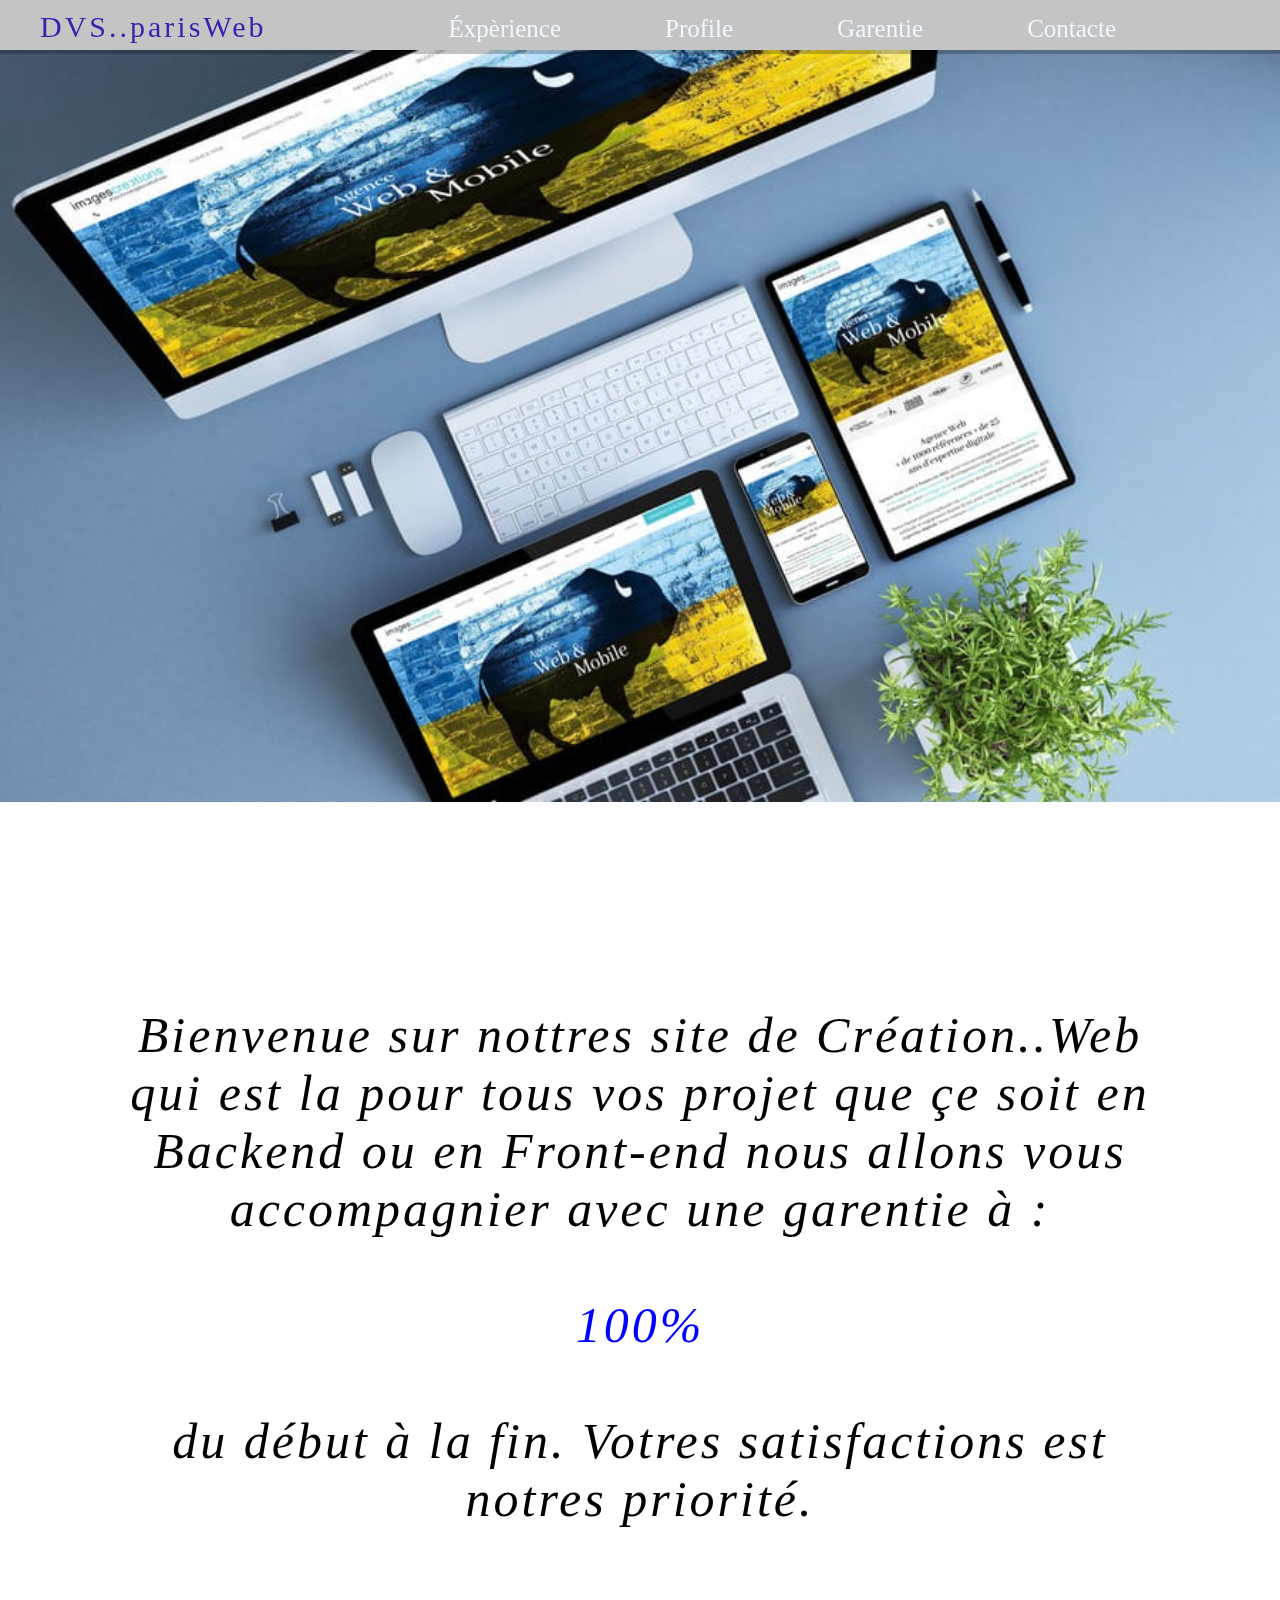
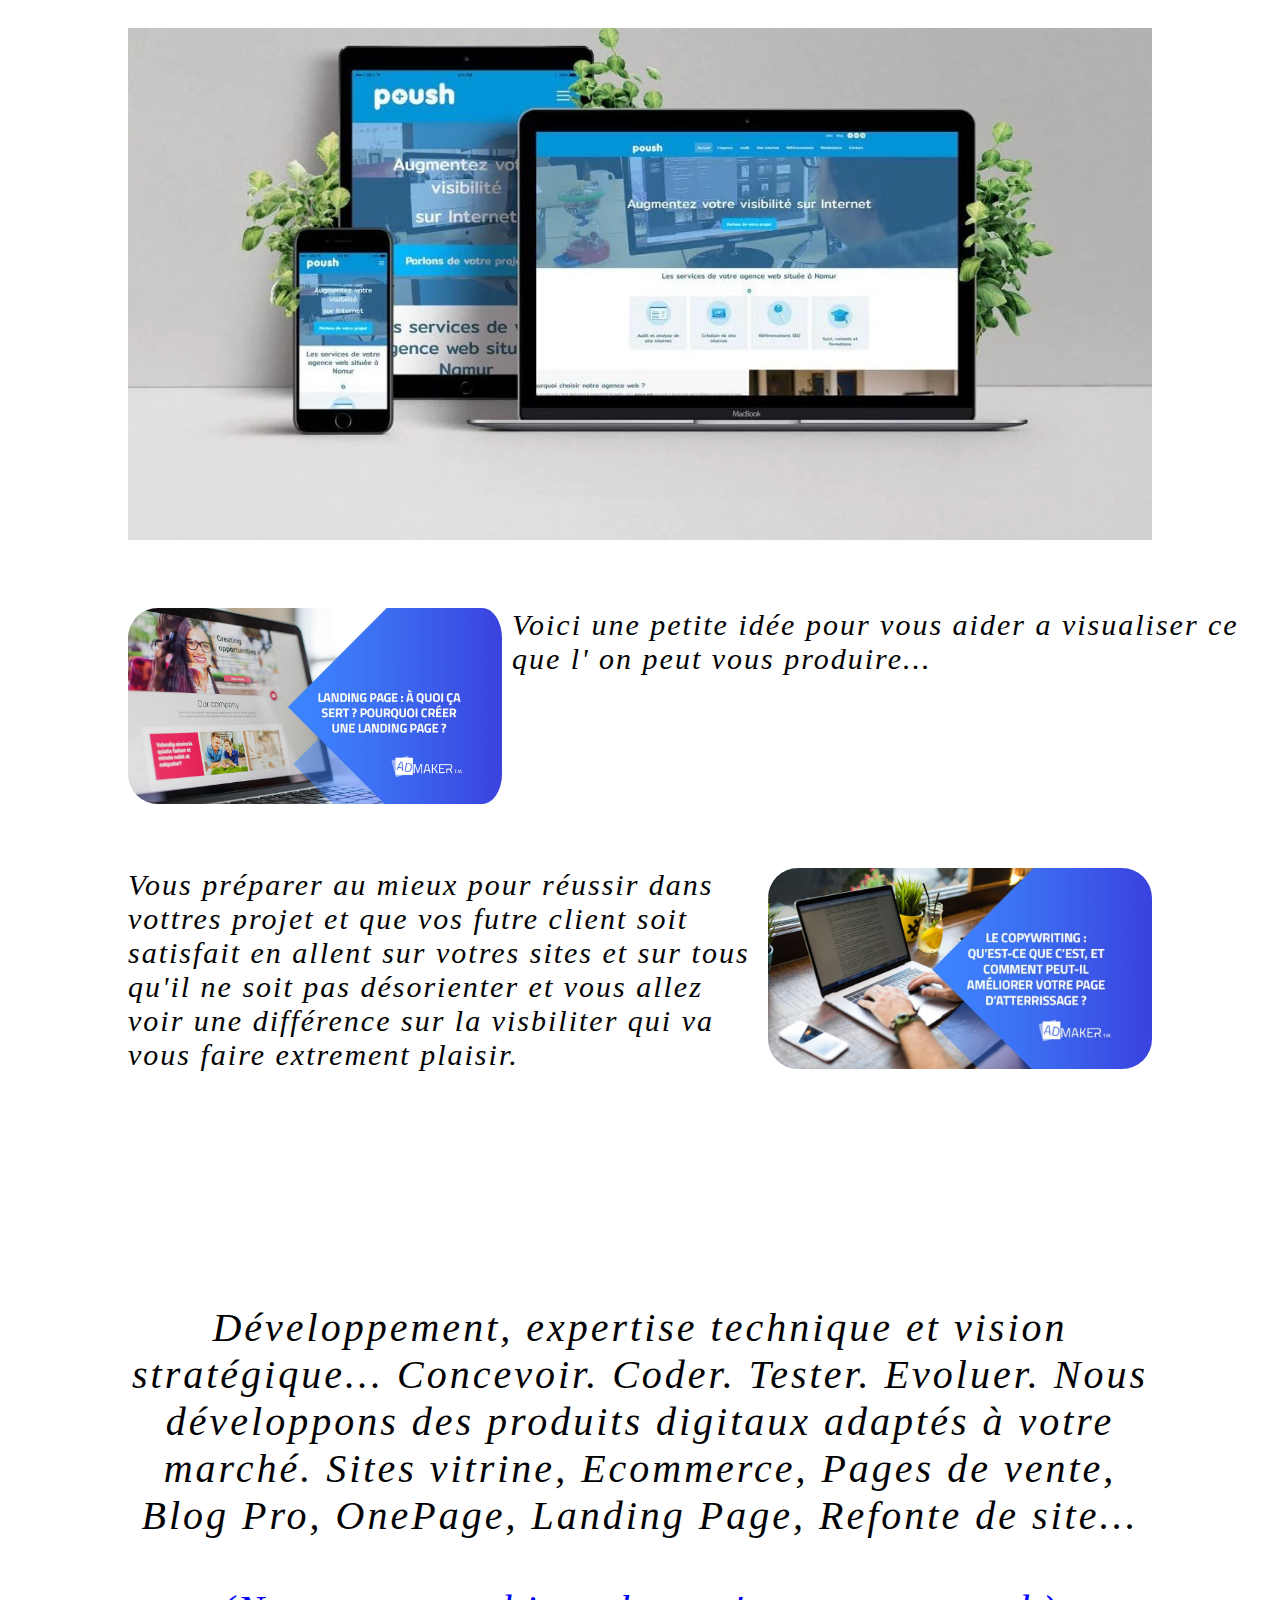
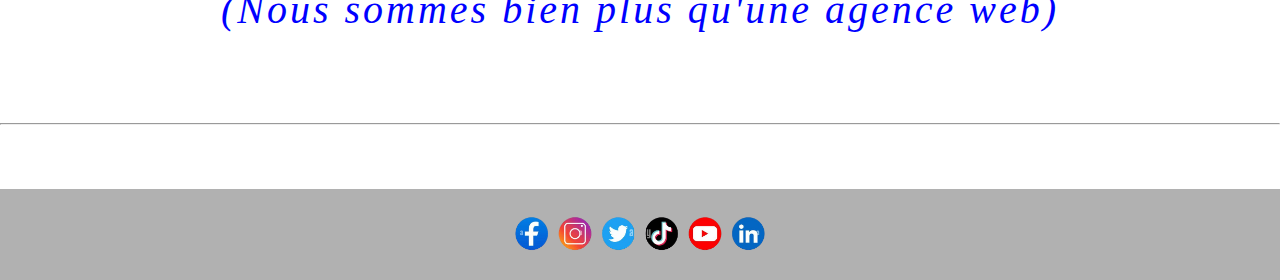
==== index.html @ df112744 "modification du index.html" ====
<!DOCTYPE html>
<html lang="fr">
<head>
   
                   <!-- meta -->

  <meta charset="UTF-8">
  <meta name="viewport" content="width=device-width, initial-scale=1.0">
  <meta name="description" content="">
  <meta name="keywords" content="">
    
                   <!-- title -->

              <title>DVS..paris Web</title>

                   <!-- link -->

  <link rel="stylesheet" href="style.css">
  <link rel="shortcut icon" href="favicon.ico" type="image/x-icon">

</head>

<body>

                       <!-- header -->

<header>

        <section>

              <div>

                  <h1 class="h2">DVS..parisWeb</h1>

                        <nav class="nav1">

                             <a class="a1" href="#">Éxpèrience</a>
                             <a class="a2" href="#">Profile</a>
                             <a class="a3" href="garentie.html">Garentie</a>
                             <a class="a4" href="contacte.html">Contacte</a>
                             

                        </nav>

              </div>

        </section>

         <section>

              <div>

                   <img class="img1" src="images/1687425213295.jpeg" alt="no found">

              </div>
                     
         </section>

         
               

         
</header>

<main>

          <section>

               <div>

                       <h1 class="h1">Bienvenue sur nottres site de Création..Web qui est la pour tous vos projet que  çe    soit en Backend ou en Front-end nous
                       allons vous accompagnier avec une garentie à : <br><br>
                                                    <span>100%</span>
                       <br><br>
                       du début à la fin.
                       Votres satisfactions est notres priorité.</h1>

                   </div>

          </section>

          <section>

               <div>

                    <img src="images/blog-responsive-design-1200x600-1.webp" alt="" class="img3">

               </div>

          </section>

          <section>

               <div class="aside">
                   
                  <a href="#"><img class="img5" src="images/agence-digitale-pourquoi-creer-une-landing-page.jpg" alt=""></a>

                  
                    <p class="p1">Voici une petite idée pour vous aider a visualiser ce que l' on peut vous produire...</p>

                  </div>
                  
                   <div>

                    <a href="#"><img class="img6" src="images/agence-digitale-comment-le-copywriting-peut-ameliorer-votre-page-de-vente-1024x536.jpg" alt=""></a>
                 
                    <div>
                        <p class="p2">Vous préparer au mieux pour réussir dans vottres projet et que vos futre client soit satisfait en allent sur votres sites et sur tous qu'il ne soit pas désorienter et vous allez voir une différence sur la visbiliter qui va vous faire extrement plaisir.</p>
                    </div>

               </div>

          </section>
  
 
          <section>

                   <div>

                         <h2 class="h3">
                         Développement, expertise technique et vision stratégique...
                         Concevoir. Coder. Tester. Evoluer. Nous développons des produits digitaux adaptés à votre marché.
                         Sites vitrine, Ecommerce, Pages de vente, Blog Pro, OnePage, Landing Page, Refonte de site... <br><br>
        
                             <span>(Nous sommes bien plus qu'une agence web)</span>
                         </h2>

                    </div>

          </section>
          
<hr>

</main>

<footer>

     <section>

          <div>

               <img class="img4" src="images/facebook-instagram-twitter-tiktok-youtube-linkedin-logo-des-medias-sociaux-isole-sur-fond-transparent-2pjr770-removebg-preview.png" alt="no found">

          </div>

     </section>

</footer>

         <script src="index.js"></script>               
</body>


</html>
---- style.css ----
/*-- marge --*/

*{
    margin: 0;
       padding: 0;
          box-sizing: border-box;
}

/*-- body --*/

body{
    flex-wrap: wrap;
}

 /*-- header --*/

 .h2{
    font-size: 30px;
       padding: 10px;
          letter-spacing: 3px;
              background-color: rgba(0, 0, 0, 0.231);
                 color: rgba(52, 22, 170, 0.947);
                    position: fixed;
                       width: 100%;
                          padding-left: 40px;
                               font-weight: 500;
 }

 .nav1{
    position: fixed;
       right: 5%;
          top: 15px;
            flex-wrap: wrap;
 }

 .a1{
    margin-right: 100px;
       text-decoration: none;
          font-size: 25px;
             color: aliceblue;
}

a:hover{
    color: rgb(36, 54, 193);
}
 
 .a2{
    margin-right: 100px;
       text-decoration: none;
          font-size: 25px;
             color: aliceblue;
}

.a3{
    margin-right: 100px;
        text-decoration: none;
           font-size: 25px;
              color: aliceblue;
}

.a4{
    margin-right: 100px;
         text-decoration: none;
             font-size: 25px;
                 color: aliceblue ;
 }

.img1{
    width: 100%;
        padding-top: 50px;
   
}


.h1{
    text-align: center;
        font-size: 50px;
           font-style: italic;
              letter-spacing: 3px;
                   color: rgb(0, 0, 0);
                       padding-top:200px;
                           padding-bottom: 100px;
                                   font-weight: 500;
                                        margin-left: 10%;
                                              margin-right: 10%;
}

span{
    color: blue;
}

.img3{
  width: 80%;
     margin-left: 10%;
       
       
}

.img5{
    width: 30%;
       float: left;
          margin-left: 10%;
             border-radius: 30px;
                 padding-right: 10px;   
}

.p1{
   margin-top: 5%;
         letter-spacing: 2px;
                font-size: 30px;
                  font-style: italic;
                         margin-left: 10%;
   
}

.img6{
    width: 30%; 
        float: right;
           margin-right:10%;
                  border-radius: 30px;
                  
}

.p2{
   margin-top: 15%;
          margin-left: 10%;
              padding-right: 10px;
                  letter-spacing: 2px;
                      font-size: 30px;
                          font-style: italic;
                                
}

.img7{
     width: 20%; 
        float: left;
            margin: 50px;
       
}

.h3{
    text-align: center;
        padding-top: 15% ;
           font-size: 40px;
           padding-bottom: 50px;
              font-style: italic;
                 letter-spacing: 3px;
                          margin: 40px;
                               font-weight: 500;
                                      margin-left: 10%;
                                         margin-right: 10%;
                                             
}

.img8{
   width: 20%;
      margin-left: 40%;
          border-radius: 40px;
                margin-top: 5%;
}

.p4{
   text-align: center;
         font-size: 40px;
             padding-bottom: 40px;
                    margin-left: 10%;
                         margin-right: 10%;
                             margin-top: 60px;
                                 letter-spacing: 2px;
                                     font-style: italic;
                                          border: 3px solid rgba(0, 0, 255, 0.597);
                                                padding: 60px;
                                                     border-radius: 40px;
                                                            margin-bottom: 50px;
}

/*-- footer --*/

footer{
    background-color:rgba(0, 0, 0, 0.305) ;
                   margin-top: 5%;
}

.img4{
    width: 20%;
        margin-left: 40%;
             margin-top: 20px;
}

/*-- garentie --*/

.img8{
   margin-top: 150px;
   margin-bottom: 60px;
}
.h7{
   margin: 40px;
   margin-top: 100px;
}
.p5,.p6,.p7,.p8,.p9,.p10,.p11,.p13{
   margin-left: 60px;
   padding-bottom: 40px;
   font-size: 25px;
   font-style: italic;
}

.h8{
   margin: 40px;
   font-style: italic;
}

ul{
   margin-left: 30%;
   font-size: 20px;
   font-style: italic;
}

li{
   font-size: 25px;
}

.p13{
   text-align: center;
   font-size: 25px;
   margin-top: 90px;
}
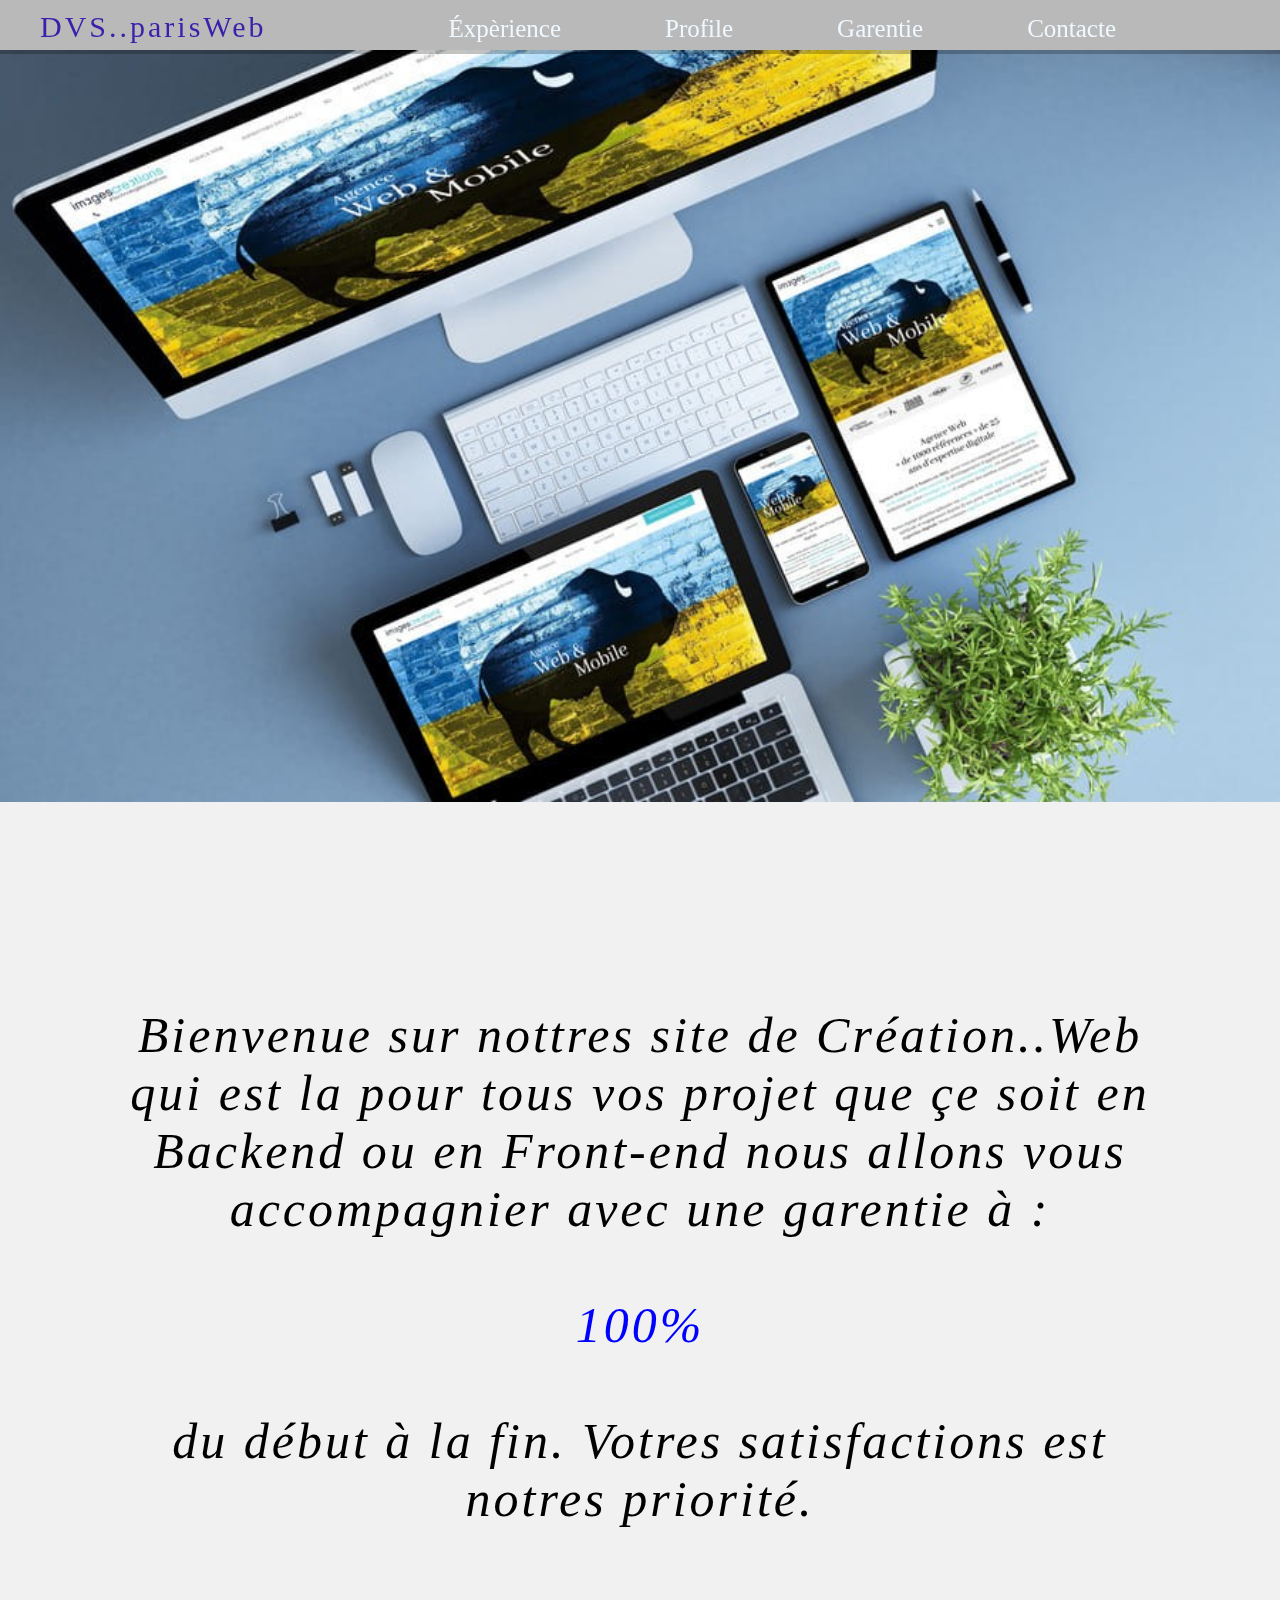
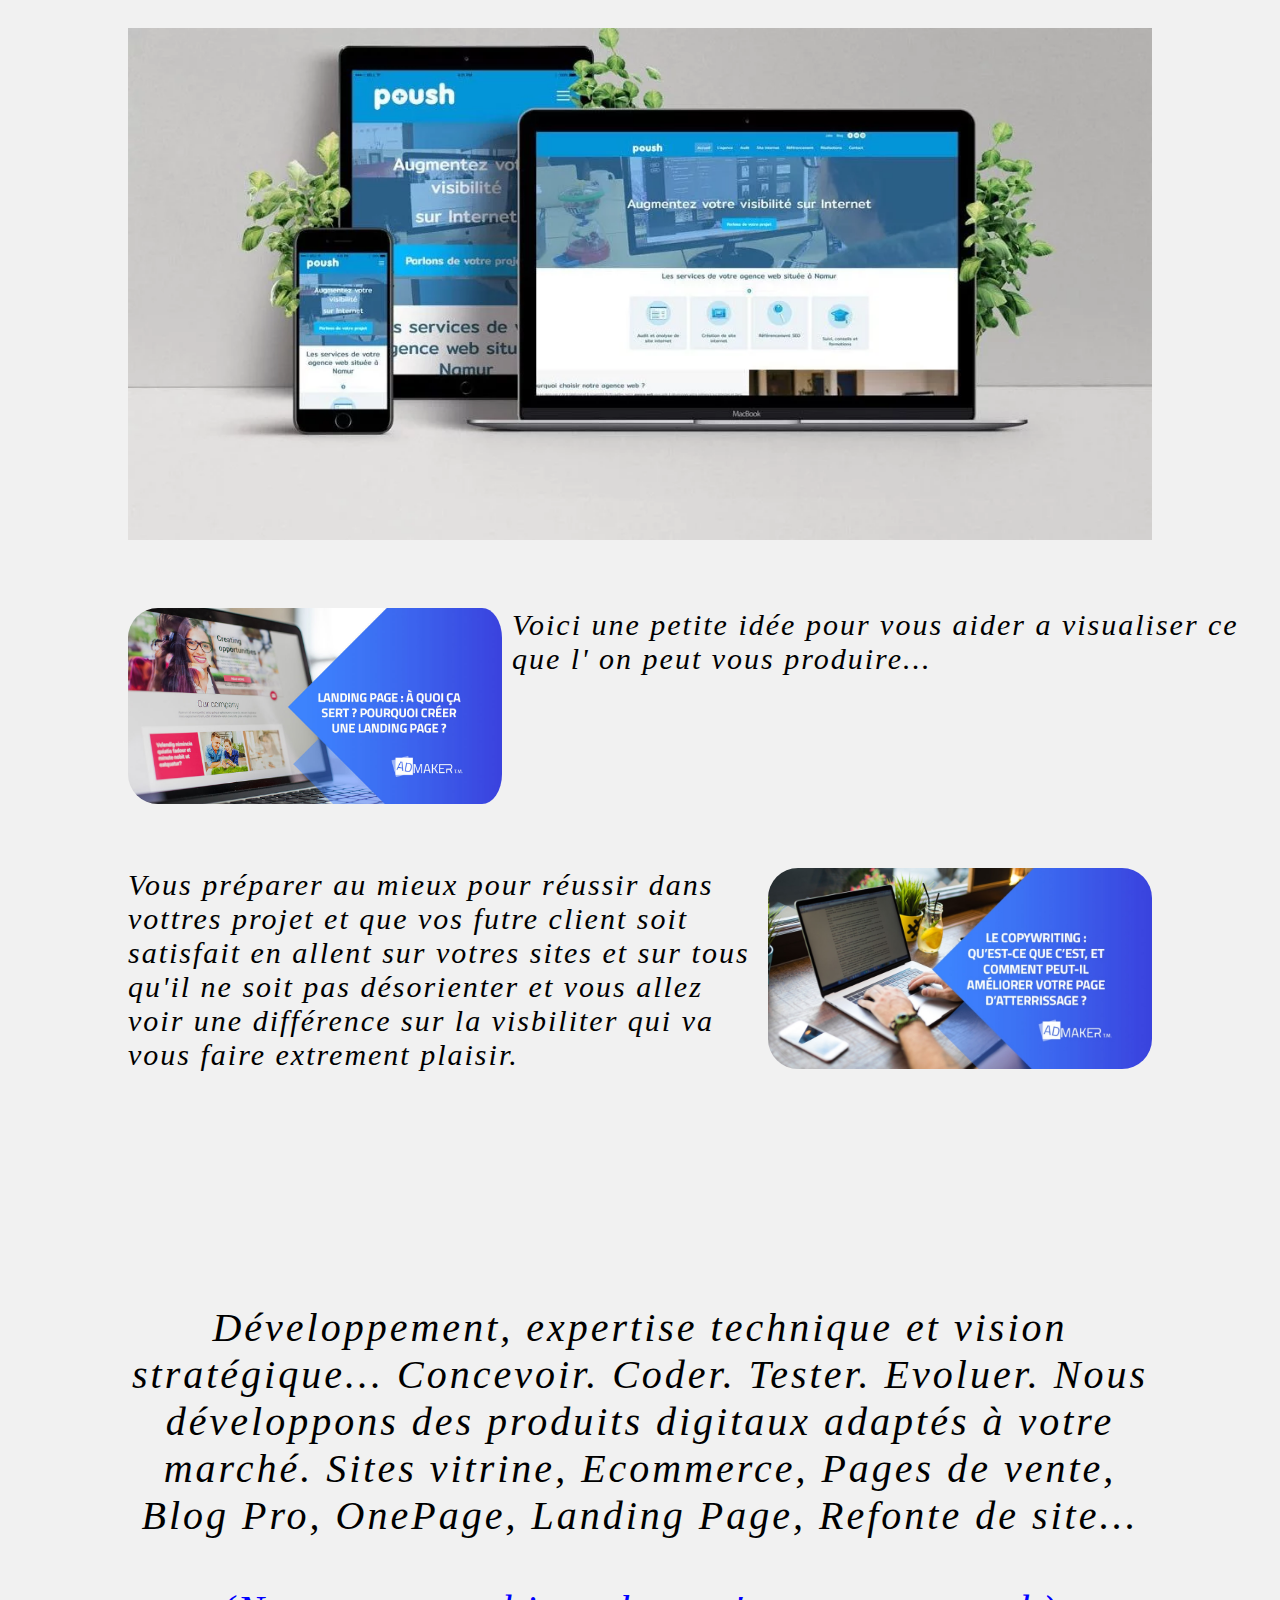
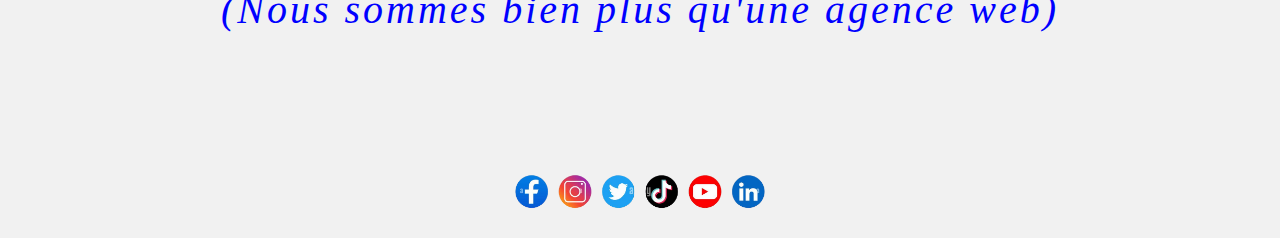
==== commit 6a6f3cf7: "modification du index.html" ====
--- a/index.html
+++ b/index.html
@@ -129,7 +129,7 @@
 
           </section>
           
-<hr>
+
 
 </main>
 
--- a/style.css
+++ b/style.css
@@ -10,6 +10,7 @@
 
 body{
     flex-wrap: wrap;
+        background-color: rgba(105, 105, 105, 0.094);
 }
 
  /*-- header --*/
@@ -177,7 +178,7 @@
 /*-- footer --*/
 
 footer{
-    background-color:rgba(0, 0, 0, 0.305) ;
+    background-color:rgba(0, 0, 0, 0) ;
                    margin-top: 5%;
 }
 
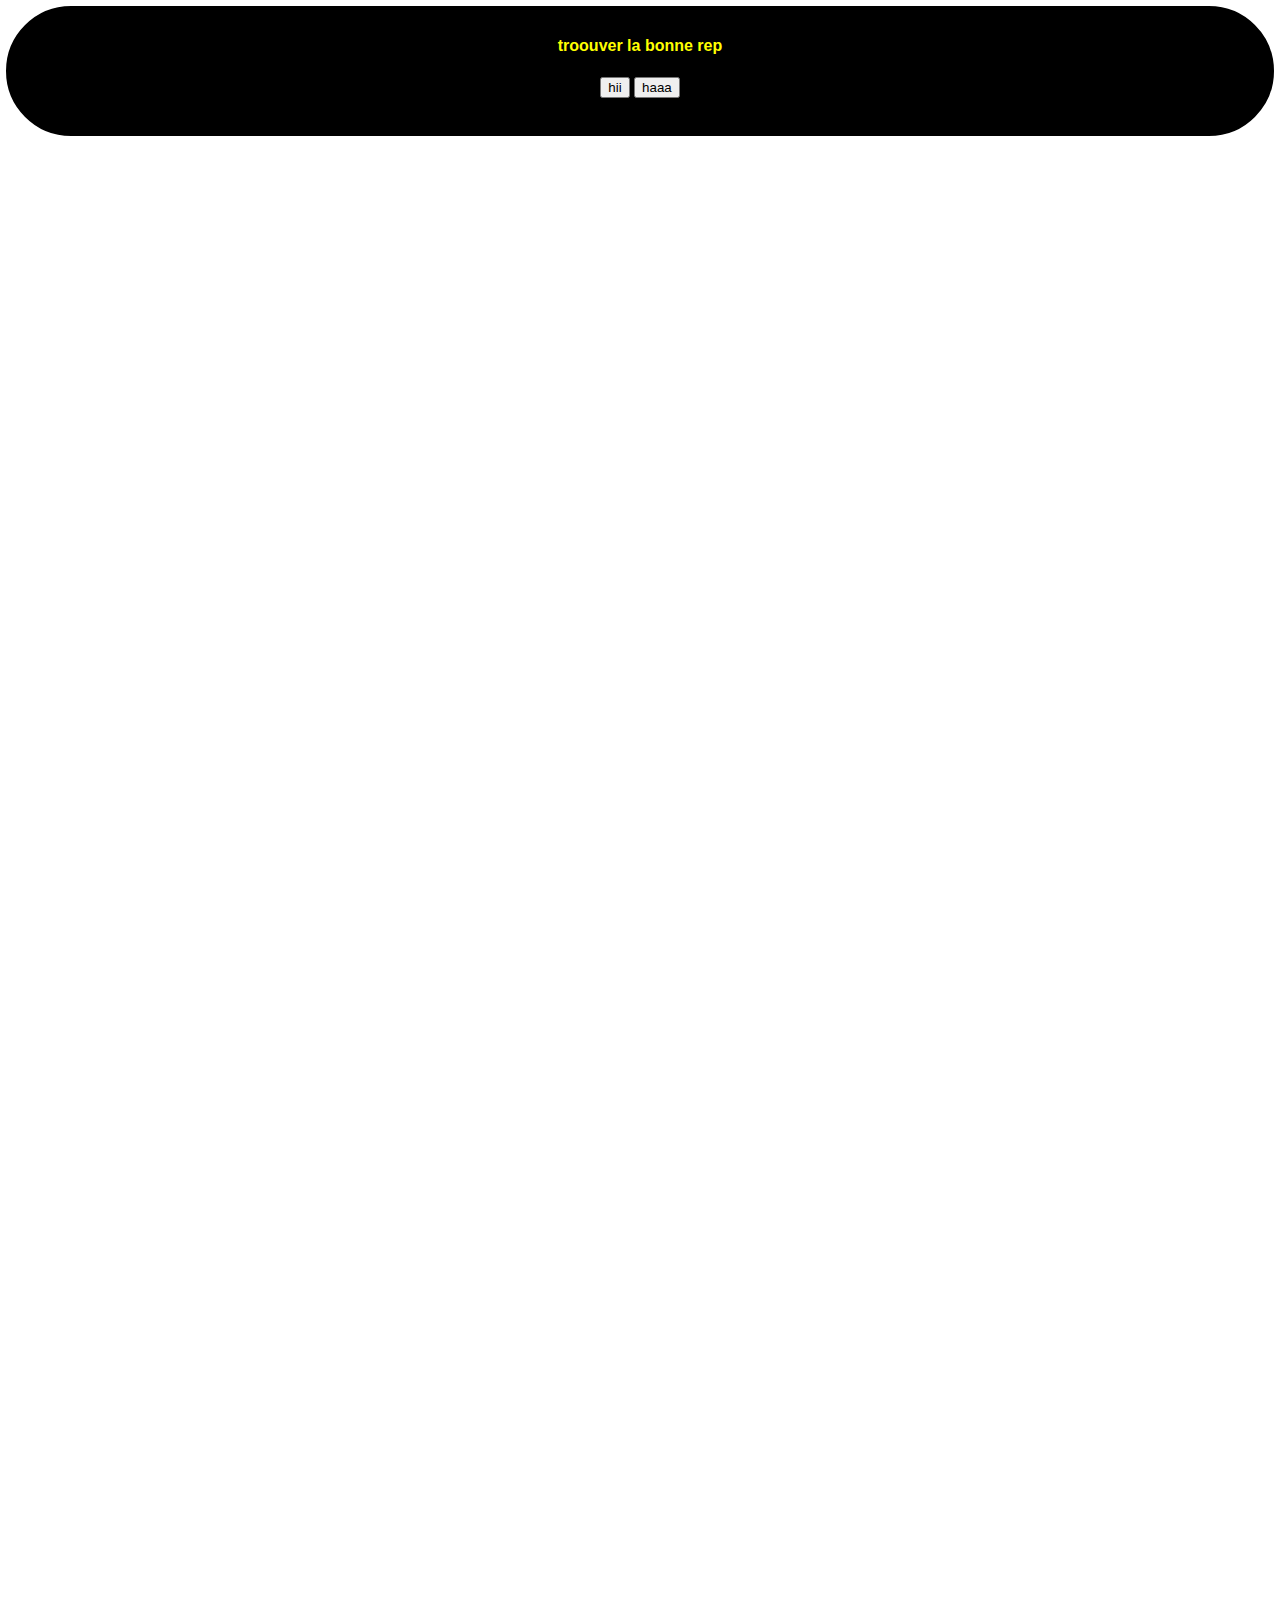
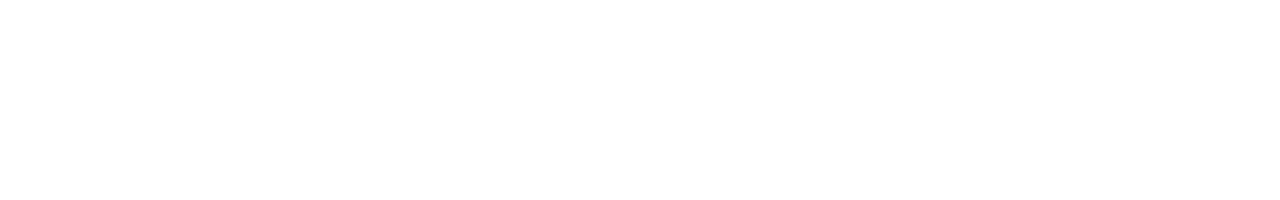
==== commit 12dfe4a0: "modification du index.html" ====
--- a/index.html
+++ b/index.html
@@ -1,154 +1,57 @@
 <!DOCTYPE html>
 <html lang="fr">
+
 <head>
-   
-                   <!-- meta -->
 
-  <meta charset="UTF-8">
-  <meta name="viewport" content="width=device-width, initial-scale=1.0">
-  <meta name="description" content="">
-  <meta name="keywords" content="">
-    
-                   <!-- title -->
+    <!--  Meta  -->
 
-              <title>DVS..paris Web</title>
+    <meta charset="UTF-8">
+    <meta name="viewport" content="width=device-width, initial-scale=1.0">
+    <meta name="description" content="">
+    <meta name="keywords" content="">
 
-                   <!-- link -->
+    <!--  title -->
 
-  <link rel="stylesheet" href="style.css">
-  <link rel="shortcut icon" href="favicon.ico" type="image/x-icon">
+    <title>Document</title>
+
+    <!--  links -->
+
+    <link rel="stylesheet" href="style.css">
+    <link rel="shortcut icon" href="favicon.ico" type="image/x-icon">
 
 </head>
 
+<!---------------------------------------------------------------------------------------------------------------->
+
 <body>
 
-                       <!-- header -->
+    <!--  header  -->
 
-<header>
-
-        <section>
-
-              <div>
-
-                  <h1 class="h2">DVS..parisWeb</h1>
-
-                        <nav class="nav1">
-
-                             <a class="a1" href="#">Éxpèrience</a>
-                             <a class="a2" href="#">Profile</a>
-                             <a class="a3" href="garentie.html">Garentie</a>
-                             <a class="a4" href="contacte.html">Contacte</a>
-                             
-
-                        </nav>
-
-              </div>
-
-        </section>
-
-         <section>
-
-              <div>
-
-                   <img class="img1" src="images/1687425213295.jpeg" alt="no found">
-
-              </div>
-                     
-         </section>
-
-         
-               
-
-         
-</header>
-
-<main>
-
-          <section>
-
-               <div>
-
-                       <h1 class="h1">Bienvenue sur nottres site de Création..Web qui est la pour tous vos projet que  çe    soit en Backend ou en Front-end nous
-                       allons vous accompagnier avec une garentie à : <br><br>
-                                                    <span>100%</span>
-                       <br><br>
-                       du début à la fin.
-                       Votres satisfactions est notres priorité.</h1>
-
-                   </div>
-
-          </section>
-
-          <section>
-
-               <div>
-
-                    <img src="images/blog-responsive-design-1200x600-1.webp" alt="" class="img3">
-
-               </div>
-
-          </section>
-
-          <section>
-
-               <div class="aside">
-                   
-                  <a href="#"><img class="img5" src="images/agence-digitale-pourquoi-creer-une-landing-page.jpg" alt=""></a>
-
-                  
-                    <p class="p1">Voici une petite idée pour vous aider a visualiser ce que l' on peut vous produire...</p>
-
-                  </div>
-                  
-                   <div>
-
-                    <a href="#"><img class="img6" src="images/agence-digitale-comment-le-copywriting-peut-ameliorer-votre-page-de-vente-1024x536.jpg" alt=""></a>
-                 
-                    <div>
-                        <p class="p2">Vous préparer au mieux pour réussir dans vottres projet et que vos futre client soit satisfait en allent sur votres sites et sur tous qu'il ne soit pas désorienter et vous allez voir une différence sur la visbiliter qui va vous faire extrement plaisir.</p>
-                    </div>
-
-               </div>
-
-          </section>
-  
+   
  
-          <section>
-
-                   <div>
-
-                         <h2 class="h3">
-                         Développement, expertise technique et vision stratégique...
-                         Concevoir. Coder. Tester. Evoluer. Nous développons des produits digitaux adaptés à votre marché.
-                         Sites vitrine, Ecommerce, Pages de vente, Blog Pro, OnePage, Landing Page, Refonte de site... <br><br>
-        
-                             <span>(Nous sommes bien plus qu'une agence web)</span>
-                         </h2>
-
-                    </div>
-
-          </section>
-          
+       <div class="click-event box">
+        <h4>troouver la bonne rep</h4>
+         <button id="btn-1">hii</button>
+         <button id="btn-2">haaa</button>
+         <p>ajzjjzjj</p>
+       </div> 
 
 
-</main>
 
-<footer>
+    <!--  main  -->
 
-     <section>
+    <main>
 
-          <div>
+    </main>
+    
+    <!--  footer  -->
 
-               <img class="img4" src="images/facebook-instagram-twitter-tiktok-youtube-linkedin-logo-des-medias-sociaux-isole-sur-fond-transparent-2pjr770-removebg-preview.png" alt="no found">
+    <footer>
 
-          </div>
+    </footer>
 
-     </section>
+    <!--  links .js  -->
 
-</footer>
-
-         <script src="index.js"></script>               
+    <script src="index.js"></script>
 </body>
-
-
 </html>--- a/style.css
+++ b/style.css
@@ -1,227 +1,22 @@
-/*-- marge --*/
-
 *{
+    box-sizing: border-box;
+    font-family: 'Franklin Gothic Medium', 'Arial Narrow', Arial, sans-serif;
+    list-style: none;
+}
+body{
+    text-align: center;
     margin: 0;
-       padding: 0;
-          box-sizing: border-box;
+    color: white;
+    min-height: 200vh;
 }
-
-/*-- body --*/
-
-body{
-    flex-wrap: wrap;
-        background-color: rgba(105, 105, 105, 0.094);
+.box{
+    border: 6px solid white;
+    transition: 0.25s ease;
+    background: black;
+    padding: 10px;
 }
-
- /*-- header --*/
-
- .h2{
-    font-size: 30px;
-       padding: 10px;
-          letter-spacing: 3px;
-              background-color: rgba(0, 0, 0, 0.231);
-                 color: rgba(52, 22, 170, 0.947);
-                    position: fixed;
-                       width: 100%;
-                          padding-left: 40px;
-                               font-weight: 500;
- }
-
- .nav1{
-    position: fixed;
-       right: 5%;
-          top: 15px;
-            flex-wrap: wrap;
- }
-
- .a1{
-    margin-right: 100px;
-       text-decoration: none;
-          font-size: 25px;
-             color: aliceblue;
+p{
+    visibility: hidden;
+    width: 240px;
+    margin: 10px auto 0;
 }
-
-a:hover{
-    color: rgb(36, 54, 193);
-}
- 
- .a2{
-    margin-right: 100px;
-       text-decoration: none;
-          font-size: 25px;
-             color: aliceblue;
-}
-
-.a3{
-    margin-right: 100px;
-        text-decoration: none;
-           font-size: 25px;
-              color: aliceblue;
-}
-
-.a4{
-    margin-right: 100px;
-         text-decoration: none;
-             font-size: 25px;
-                 color: aliceblue ;
- }
-
-.img1{
-    width: 100%;
-        padding-top: 50px;
-   
-}
-
-
-.h1{
-    text-align: center;
-        font-size: 50px;
-           font-style: italic;
-              letter-spacing: 3px;
-                   color: rgb(0, 0, 0);
-                       padding-top:200px;
-                           padding-bottom: 100px;
-                                   font-weight: 500;
-                                        margin-left: 10%;
-                                              margin-right: 10%;
-}
-
-span{
-    color: blue;
-}
-
-.img3{
-  width: 80%;
-     margin-left: 10%;
-       
-       
-}
-
-.img5{
-    width: 30%;
-       float: left;
-          margin-left: 10%;
-             border-radius: 30px;
-                 padding-right: 10px;   
-}
-
-.p1{
-   margin-top: 5%;
-         letter-spacing: 2px;
-                font-size: 30px;
-                  font-style: italic;
-                         margin-left: 10%;
-   
-}
-
-.img6{
-    width: 30%; 
-        float: right;
-           margin-right:10%;
-                  border-radius: 30px;
-                  
-}
-
-.p2{
-   margin-top: 15%;
-          margin-left: 10%;
-              padding-right: 10px;
-                  letter-spacing: 2px;
-                      font-size: 30px;
-                          font-style: italic;
-                                
-}
-
-.img7{
-     width: 20%; 
-        float: left;
-            margin: 50px;
-       
-}
-
-.h3{
-    text-align: center;
-        padding-top: 15% ;
-           font-size: 40px;
-           padding-bottom: 50px;
-              font-style: italic;
-                 letter-spacing: 3px;
-                          margin: 40px;
-                               font-weight: 500;
-                                      margin-left: 10%;
-                                         margin-right: 10%;
-                                             
-}
-
-.img8{
-   width: 20%;
-      margin-left: 40%;
-          border-radius: 40px;
-                margin-top: 5%;
-}
-
-.p4{
-   text-align: center;
-         font-size: 40px;
-             padding-bottom: 40px;
-                    margin-left: 10%;
-                         margin-right: 10%;
-                             margin-top: 60px;
-                                 letter-spacing: 2px;
-                                     font-style: italic;
-                                          border: 3px solid rgba(0, 0, 255, 0.597);
-                                                padding: 60px;
-                                                     border-radius: 40px;
-                                                            margin-bottom: 50px;
-}
-
-/*-- footer --*/
-
-footer{
-    background-color:rgba(0, 0, 0, 0) ;
-                   margin-top: 5%;
-}
-
-.img4{
-    width: 20%;
-        margin-left: 40%;
-             margin-top: 20px;
-}
-
-/*-- garentie --*/
-
-.img8{
-   margin-top: 150px;
-   margin-bottom: 60px;
-}
-.h7{
-   margin: 40px;
-   margin-top: 100px;
-}
-.p5,.p6,.p7,.p8,.p9,.p10,.p11,.p13{
-   margin-left: 60px;
-   padding-bottom: 40px;
-   font-size: 25px;
-   font-style: italic;
-}
-
-.h8{
-   margin: 40px;
-   font-style: italic;
-}
-
-ul{
-   margin-left: 30%;
-   font-size: 20px;
-   font-style: italic;
-}
-
-li{
-   font-size: 25px;
-}
-
-.p13{
-   text-align: center;
-   font-size: 25px;
-   margin-top: 90px;
-}
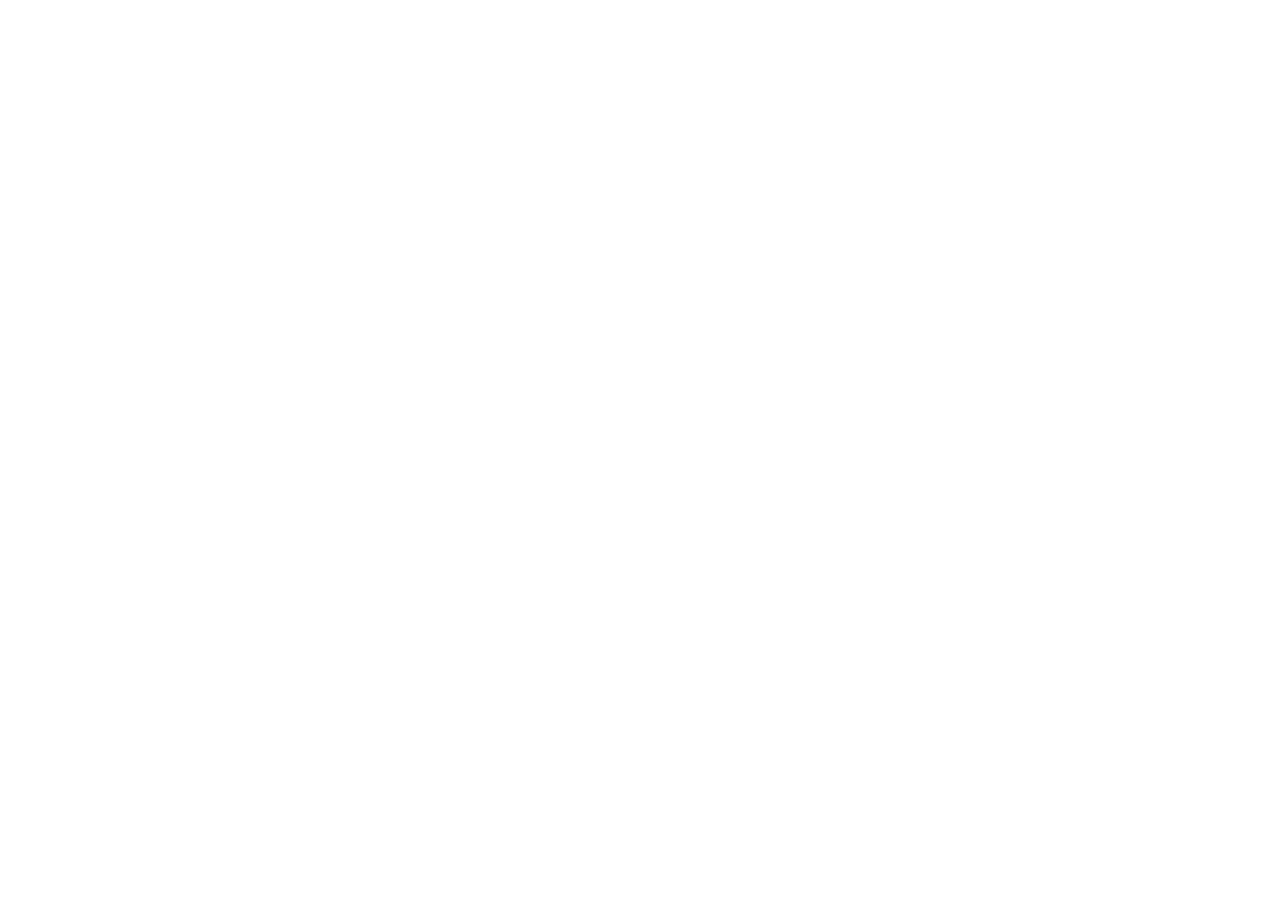
==== commit 280fb5ca: "modification du index.html" ====
--- a/index.html
+++ b/index.html
@@ -1,57 +1,38 @@
 <!DOCTYPE html>
 <html lang="fr">
-
 <head>
 
-    <!--  Meta  -->
-
+    <!-- meta -->
     <meta charset="UTF-8">
     <meta name="viewport" content="width=device-width, initial-scale=1.0">
     <meta name="description" content="">
     <meta name="keywords" content="">
 
-    <!--  title -->
+    <!-- links -->
+     <link rel="stylesheet" href="style.css">
+     <link rel="shortcut icon" href="favicon.ico" type="image/x-icon">
 
+     <!-- title -->
     <title>Document</title>
 
-    <!--  links -->
-
-    <link rel="stylesheet" href="style.css">
-    <link rel="shortcut icon" href="favicon.ico" type="image/x-icon">
-
 </head>
-
-<!---------------------------------------------------------------------------------------------------------------->
-
 <body>
 
-    <!--  header  -->
+    <!-- header -->
+    <header>
 
-   
+    </header>
+
+    <!-- main -->
+     <main>
+
+     </main>
+
+     <!-- footer -->
+      <footer>
+        
+      </footer>
  
-       <div class="click-event box">
-        <h4>troouver la bonne rep</h4>
-         <button id="btn-1">hii</button>
-         <button id="btn-2">haaa</button>
-         <p>ajzjjzjj</p>
-       </div> 
-
-
-
-    <!--  main  -->
-
-    <main>
-
-    </main>
-    
-    <!--  footer  -->
-
-    <footer>
-
-    </footer>
-
-    <!--  links .js  -->
-
     <script src="index.js"></script>
 </body>
 </html>--- a/style.css
+++ b/style.css
@@ -1,22 +1,9 @@
+/*-- margin pages --*/
 *{
+    margin: 0;
+    padding: 0;
     box-sizing: border-box;
-    font-family: 'Franklin Gothic Medium', 'Arial Narrow', Arial, sans-serif;
-    list-style: none;
 }
-body{
-    text-align: center;
-    margin: 0;
-    color: white;
-    min-height: 200vh;
-}
-.box{
-    border: 6px solid white;
-    transition: 0.25s ease;
-    background: black;
-    padding: 10px;
-}
-p{
-    visibility: hidden;
-    width: 240px;
-    margin: 10px auto 0;
-}
+
+/*-- body --*/
+
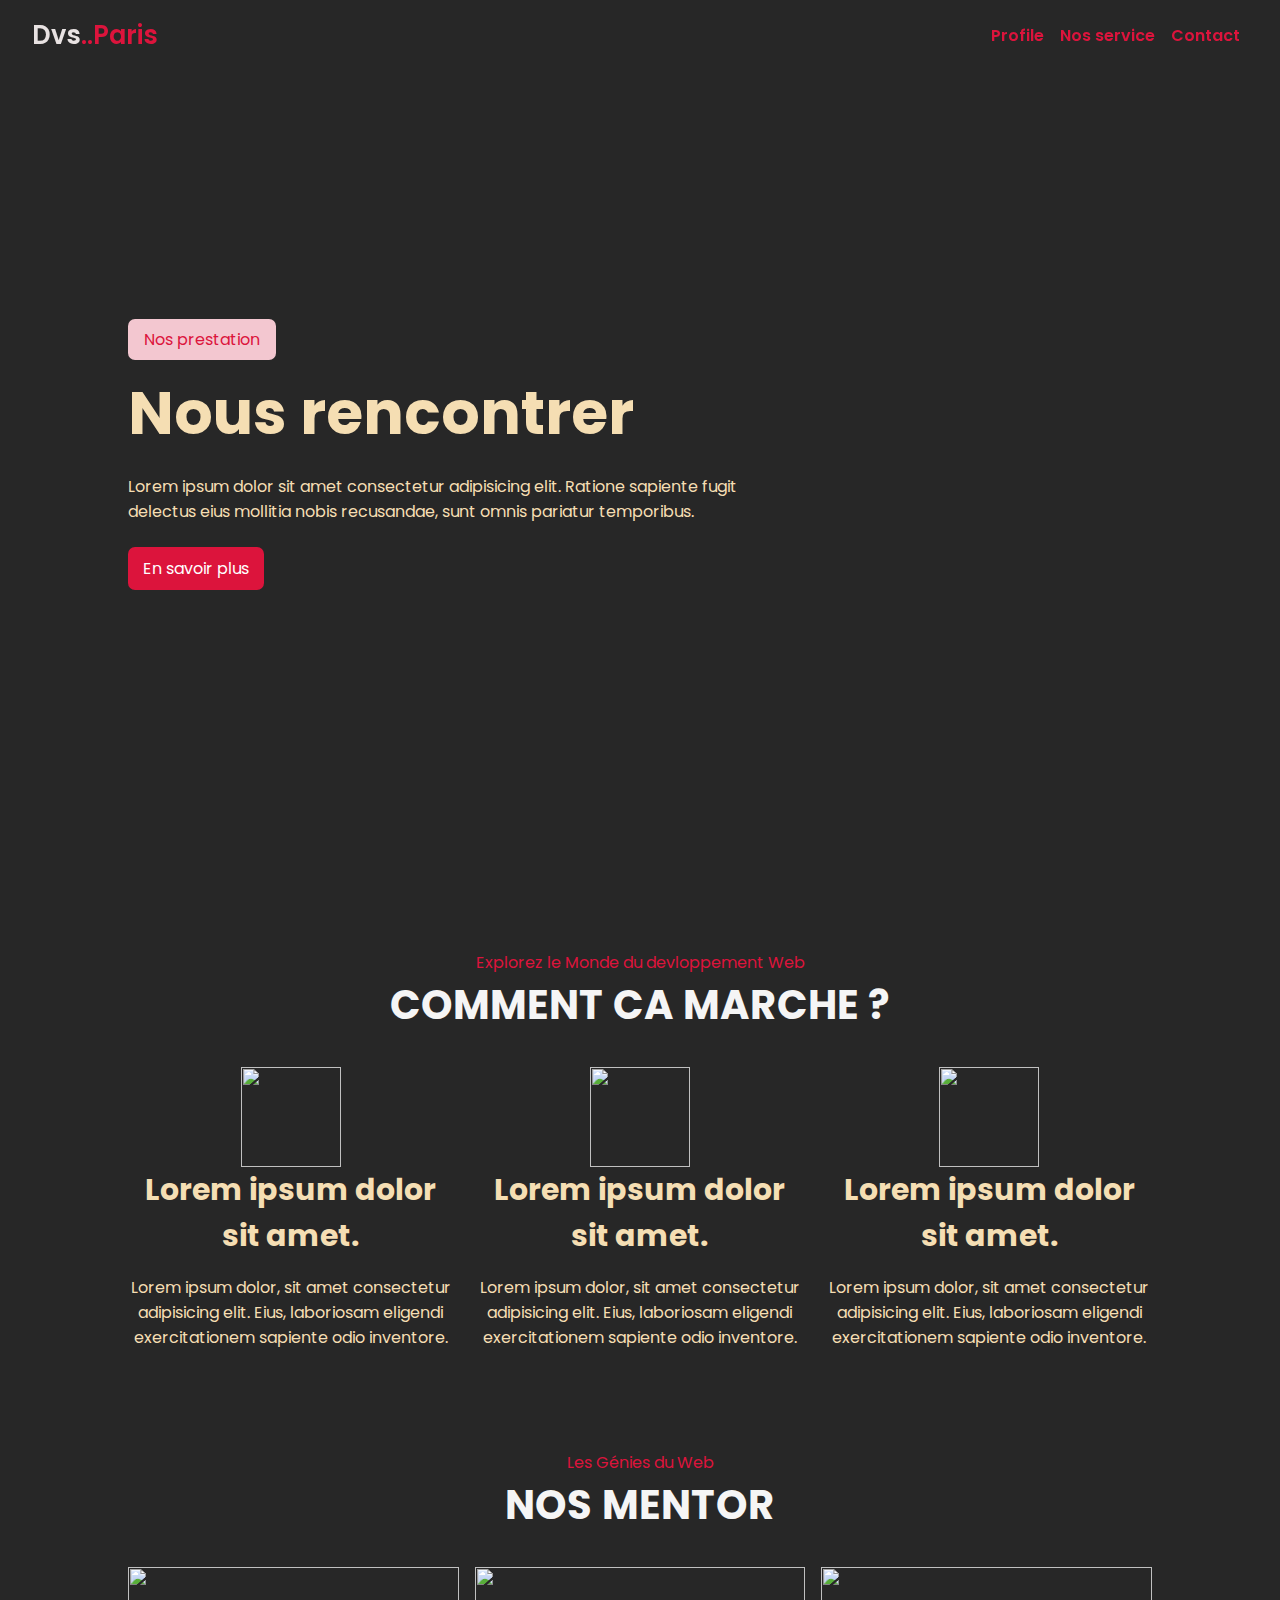
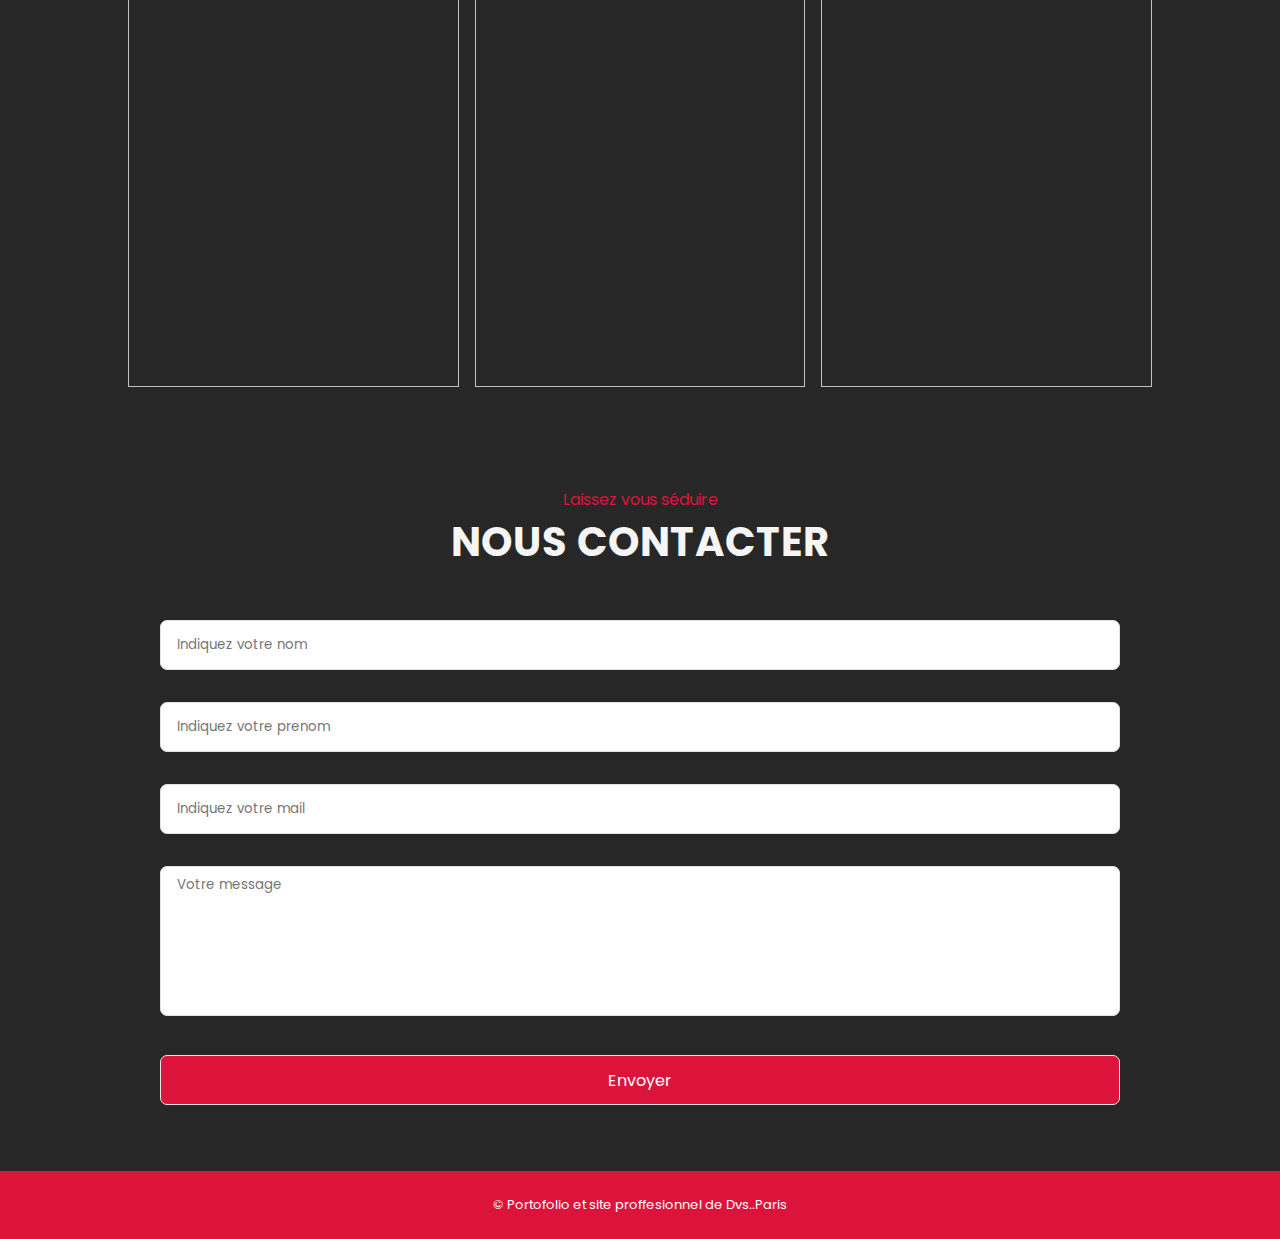
==== commit e01342dc: "modification du index.html" ====
--- a/index.html
+++ b/index.html
@@ -1,38 +1,160 @@
 <!DOCTYPE html>
-<html lang="fr">
+<html lang="en">
+
 <head>
-
-    <!-- meta -->
     <meta charset="UTF-8">
     <meta name="viewport" content="width=device-width, initial-scale=1.0">
-    <meta name="description" content="">
-    <meta name="keywords" content="">
+    <!-- boxicon -->
+    <link href='https://unpkg.com/boxicons@2.1.4/css/boxicons.min.css' rel='stylesheet'>
 
-    <!-- links -->
-     <link rel="stylesheet" href="style.css">
-     <link rel="shortcut icon" href="favicon.ico" type="image/x-icon">
+    <link rel="stylesheet" href="style.css">
+    <title>Dvs..Paris</title>
+</head>
 
-     <!-- title -->
-    <title>Document</title>
-
-</head>
 <body>
 
-    <!-- header -->
+
+    <!-- ################## -->
+    <!-- Navigation -->
+    <!-- ################## -->
+
+
     <header>
-
+        <a href="#" class="logo">Dvs<span>..Paris</span></a>
+        <ul class="navigation">
+            <li><a href="#services">Profile</a></li>
+            <li><a href="#chefs">Nos service</a></li>
+            <li><a href="#contact">Contact</a></li>
+        </ul>
+        <div id="burger-menu" class="bx bx-menu"></div>
     </header>
 
-    <!-- main -->
-     <main>
+    <!-- ################## -->
+    <!-- home -->
+    <!-- ################## -->
 
-     </main>
+    <section class="home" id="home">
+        <div class="home-content">
+            <span class="subtitle">Nos prestation</span>
+            <h1>Nous rencontrer</h1>
+            <p>Lorem ipsum dolor sit amet consectetur adipisicing elit. Ratione sapiente fugit <br> delectus eius
+                mollitia nobis recusandae, sunt omnis pariatur temporibus.</p>
+            <a href="#" class="btn">En savoir plus</a>
+        </div>
+    </section>
 
-     <!-- footer -->
-      <footer>
-        
-      </footer>
- 
-    <script src="index.js"></script>
-</body>
-</html>+
+    <!-- ################## -->
+    <!-- services -->
+    <!-- ################## -->
+
+    <section class="services" id="services">
+
+        <div class="section-heading">
+            <span>Explorez le Monde du devloppement Web</span>
+            <h2>Comment ca marche ?</h2>
+        </div>
+
+        <div class="services-container">
+            <div class="service-box">
+                <img src="./images/about-1.png" alt="">
+                <h3>Lorem ipsum dolor sit amet.</h3>
+                <p>Lorem ipsum dolor, sit amet consectetur adipisicing elit. Eius, laboriosam eligendi exercitationem
+                    sapiente odio inventore.</p>
+            </div>
+            <div class="service-box">
+                <img src="./images/about-2.png" alt="">
+                <h3>Lorem ipsum dolor sit amet.</h3>
+                <p>Lorem ipsum dolor, sit amet consectetur adipisicing elit. Eius, laboriosam eligendi exercitationem
+                    sapiente odio inventore.</p>
+            </div>
+            <div class="service-box">
+                <img src="./images/about-3.png" alt="">
+                <h3>Lorem ipsum dolor sit amet.</h3>
+                <p>Lorem ipsum dolor, sit amet consectetur adipisicing elit. Eius, laboriosam eligendi exercitationem
+                    sapiente odio inventore.</p>
+            </div>
+        </div>
+
+
+    </section>
+
+    <!-- ################## -->
+    <!-- Chefs->
+    <!-- ################## -->
+
+    <section class="chefs" id="chefs">
+        <div class="section-heading">
+            <span>Les Génies du Web</span>
+            <h2>Nos mentor</h2>
+        </div>
+        <div class="chefs-container">
+
+            <div class="chefs-box">
+                <img src="./images/c-1.jpg" alt="">
+                <div class="chefs-content">
+                    <h4>Grafickart</h4>
+                    <p>Lorem ipsum, dolor sit amet consectetur adipisicing elit. In eveniet perferendis ab, sequi fugit
+                        accusamus?</p>
+                    <a href="#" class="btn">En savoir plus</a>
+                </div>
+            </div>
+            <div class="chefs-box">
+                <img src="./images/c-2.jpg" alt="">
+                <div class="chefs-content">
+                    <h4>Pierre Girault</h4>
+                    <p>Lorem ipsum, dolor sit amet consectetur adipisicing elit. In eveniet perferendis ab, sequi fugit
+                        accusamus?</p>
+                    <a href="#" class="btn">En savoir plus</a>
+                </div>
+            </div>
+            <div class="chefs-box">
+                <img src="./images/c-3.jpg" alt="">
+                <div class="chefs-content">
+                    <h4>MDN</h4>
+                    <p>Lorem ipsum, dolor sit amet consectetur adipisicing elit. In eveniet perferendis ab, sequi fugit
+                        accusamus?</p>
+                    <a href="#" class="btn">En savoir plus</a>
+                </div>
+            </div>
+
+        </div>
+    </section>
+
+
+    <!-- ################## -->
+    <!-- contact ->
+    <!-- ################## -->
+
+
+    <section class="contact" id="contact">
+
+        <div class="section-heading">
+            <span>Laissez vous séduire</span>
+            <h2>Nous contacter</h2>
+        </div>
+
+        <div class="contact-container">
+            <form action="#">
+                <input type="text" placeholder="Indiquez votre nom">
+                <input type="text" placeholder="Indiquez votre prenom">
+                <input type="text" placeholder="Indiquez votre mail">
+                <textarea placeholder="Votre message"></textarea>
+                <input type="submit" value="Envoyer" class="btn">
+            </form>
+        </div>
+
+
+    </section>
+
+    <!-- ################## -->
+    <!-- footer-->
+    <!-- ################## -->
+
+    <div class="copy">
+        <p>&copy; Portofolio et site proffesionnel de Dvs..Paris</p>
+    </div>
+
+
+    <script src="app.js"></script>
+</body>--- a/style.css
+++ b/style.css
@@ -1,9 +1,338 @@
-/*-- margin pages --*/
-*{
+/* ################### */
+/* Global */
+/* ################### */
+
+@import url('https://fonts.googleapis.com/css2?family=Poppins:wght@300;400;600;700&display=swap');
+
+* {
+    box-sizing: border-box;
     margin: 0;
     padding: 0;
-    box-sizing: border-box;
-}
-
-/*-- body --*/
-
+    font-family: 'Poppins', sans-serif;
+    text-decoration: none;
+    list-style: none;
+    outline: none;
+    border: none;
+    scroll-behavior: smooth;
+}
+
+:root {
+    --accent: crimson;
+    --accent2: rgb(120, 11, 33);
+    --bg: #fff;
+    --text: #e8e2e2;
+}
+
+body {
+    background: rgba(0, 0, 0, 0.849);
+    color: var(--text);
+    color: wheat;
+}
+
+section {
+    padding: 50px 10%;
+}
+
+img {
+    width: 100%;
+}
+
+.btn {
+    padding: 10px 15px;
+    background: var(--accent);
+    color: var(--bg);
+    font-size: 1rem;
+    border-radius: 7px;
+}
+
+.btn:hover {
+    background: var(--accent2);
+}
+
+.section-heading {
+    margin-bottom: 2rem;
+    text-align: center;
+}
+
+.section-heading span {
+    color: var(--accent)
+}
+
+.section-heading h2 {
+    color:whitesmoke;
+    letter-spacing: 1px;
+    text-transform: uppercase;
+    font-size: clamp(25px, 5vw, 40px);
+}
+
+
+
+/* ################### */
+/* Header */
+/* ################### */
+
+header {
+    position: fixed;
+    width: 100%;
+    top: 0;
+    right: 0;
+    z-index: 1000;
+    display: flex;
+    justify-content: space-between;
+    align-items: center;
+    padding: 1rem 2rem;
+}
+
+header.active {
+    box-shadow: 0 5px 5px 0 rgba(0, 0, 0, .2);
+    border-bottom: 1px solid var(--accent);
+    background: var(--bg);
+}
+
+
+.navigation {
+    display: flex;
+
+}
+
+.navigation a {
+    color: var(--accent);
+    padding: 1rem .5rem;
+    font-weight: 600;
+}
+
+.navigation a:hover,
+.navigation a.active {
+    color: var(--accent2);
+}
+
+.logo {
+    font-weight: 600;
+    font-size: 1.6rem;
+    color: var(--text)
+}
+
+.logo span {
+    color: var(--accent);
+}
+
+
+#burger-menu {
+    font-size: 2rem;
+    color: var(--accent);
+    cursor: pointer;
+    display: none;
+}
+
+#burger-menu:hover {
+    color: var(--accent2)
+}
+
+/* ################### */
+/* home/
+/* ################### */
+
+.home {
+    display: flex;
+    align-items: center;
+    min-height: 100vh;
+    background: no-repeat right / cover url('./images/bg.jpg');
+}
+
+.home .subtitle {
+    display: inline-block;
+    color: var(--accent);
+    background: rgb(243, 199, 208);
+    padding: 0.5rem 1rem;
+    border-radius: 7px;
+    margin-bottom: 0.5rem;
+}
+
+.home span h1 {
+    text-transform: uppercase;
+    color: var(--accent);
+    background: rgb(243, 199, 208);
+}
+
+.home h1 {
+    font-size: clamp(28px, 5vw, 60px);
+}
+
+.home h1 span {
+    color: var(--accent)
+}
+
+.home p {
+    margin: 1rem 0 2rem 0;
+}
+
+/* ################### */
+/* Services/
+/* ################### */
+
+.services-container {
+    display: grid;
+    grid-template-columns: repeat(auto-fit, minmax(220px, auto));
+    gap: 1.5rem;
+}
+
+.service-box {
+    display: flex;
+    justify-content: center;
+    align-items: center;
+    flex-direction: column;
+    text-align: center;
+}
+
+.service-box img {
+    width: 100px;
+    height: 100px;
+    object-fit: contain;
+}
+
+.service-box h3 {
+    font-size: clamp(18px, 4vw, 30px);
+}
+
+.service-box p {
+    margin-top: 1rem;
+}
+
+/* ################### */
+/* chefs/
+/* ################### */
+
+
+.chefs-container {
+    display: flex;
+    flex-wrap: wrap;
+    gap: 1rem;
+}
+
+.chefs-box {
+    position: relative;
+    height: 420px;
+    flex: 1 1 17rem;
+    overflow: hidden
+}
+
+.chefs-box img {
+    width: 100%;
+    height: 100%;
+    object-fit: cover;
+    object-position: center;
+}
+
+
+.chefs-content {
+    position: absolute;
+    top: -100%;
+    left: 0;
+    width: 100%;
+    height: 100%;
+    text-align: center;
+    padding: 20px;
+    padding-top: 8rem;
+    background: rgba(255, 244, 243, .7);
+    transition: .2s ease-in-out;
+}
+
+.chefs-content h4 {
+    font-size: clamp(18px, 4vw, 25px);
+}
+
+.chefs-content p {
+    margin-bottom: 2rem;
+}
+
+.chefs-box:hover .chefs-content {
+    top: 0;
+}
+
+/* ################### */
+/* contact/
+/* ################### */
+
+
+.contact-container form {
+    width: 100%;
+    max-width: 960px;
+    margin: 0 auto;
+}
+
+.contact-container form input,
+.contact-container form textarea {
+    width: 100%;
+    height: 50px;
+    border: 1px solid #e2e2e2;
+    margin: 1rem 0;
+    padding: 0.5rem 1rem;
+    border-radius: 7px;
+}
+
+.contact-container form input:focus,
+.contact-container form textarea:focus {
+    border: 1px solid var(--accent);
+}
+
+
+.contact-container form textarea {
+    resize: none;
+    height: 150px;
+}
+
+.contact-container form input[type="submit"] {
+    cursor: pointer;
+}
+
+
+/* ################### */
+/* footer/
+/* ################### */
+
+
+.copy {
+    display: flex;
+    justify-content: center;
+    align-items: center;
+    padding: 1.5rem;
+    background: var(--accent);
+    color: var(--bg);
+    font-size: 13px;
+    text-align: center;
+}
+
+/* ################### */
+/* breakoints/
+/* ################### */
+
+@media (max-width: 780px) {
+
+    #burger-menu {
+        display: block;
+    }
+
+    .navigation {
+        position: absolute;
+        top: 100%;
+        right: -100%;
+        flex-direction: column;
+        width: 280px;
+        min-height: 100vh;
+        box-shadow: -2px 0 5px rgba(0, 0, 0, .2);
+        padding: 0 1rem;
+        transition: .2s ease-in-out;
+        border-left: 1px solid var(--accent);
+        background: var(--bg);
+    }
+
+    .navigation a {
+        display: block;
+        margin: 0.5rem 0;
+    }
+
+    .navigation.active {
+        right: 0;
+    }
+
+}
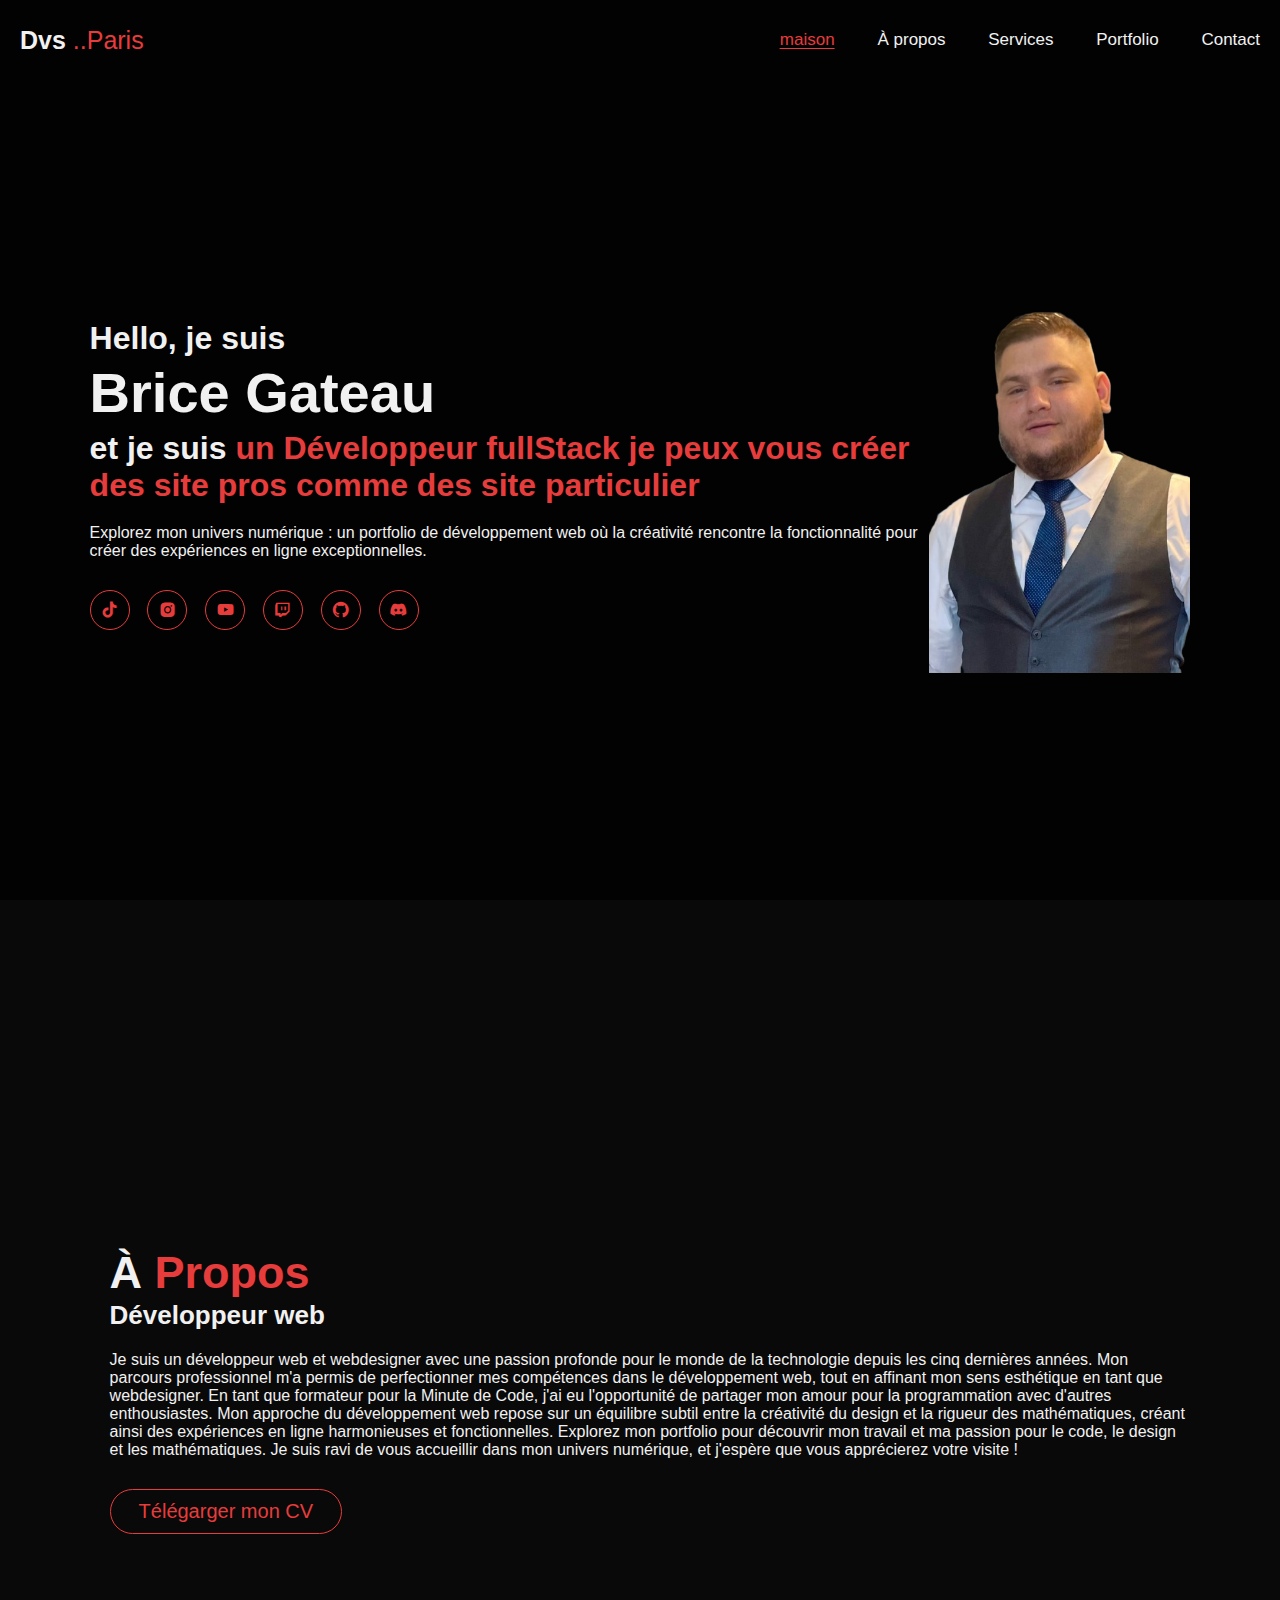
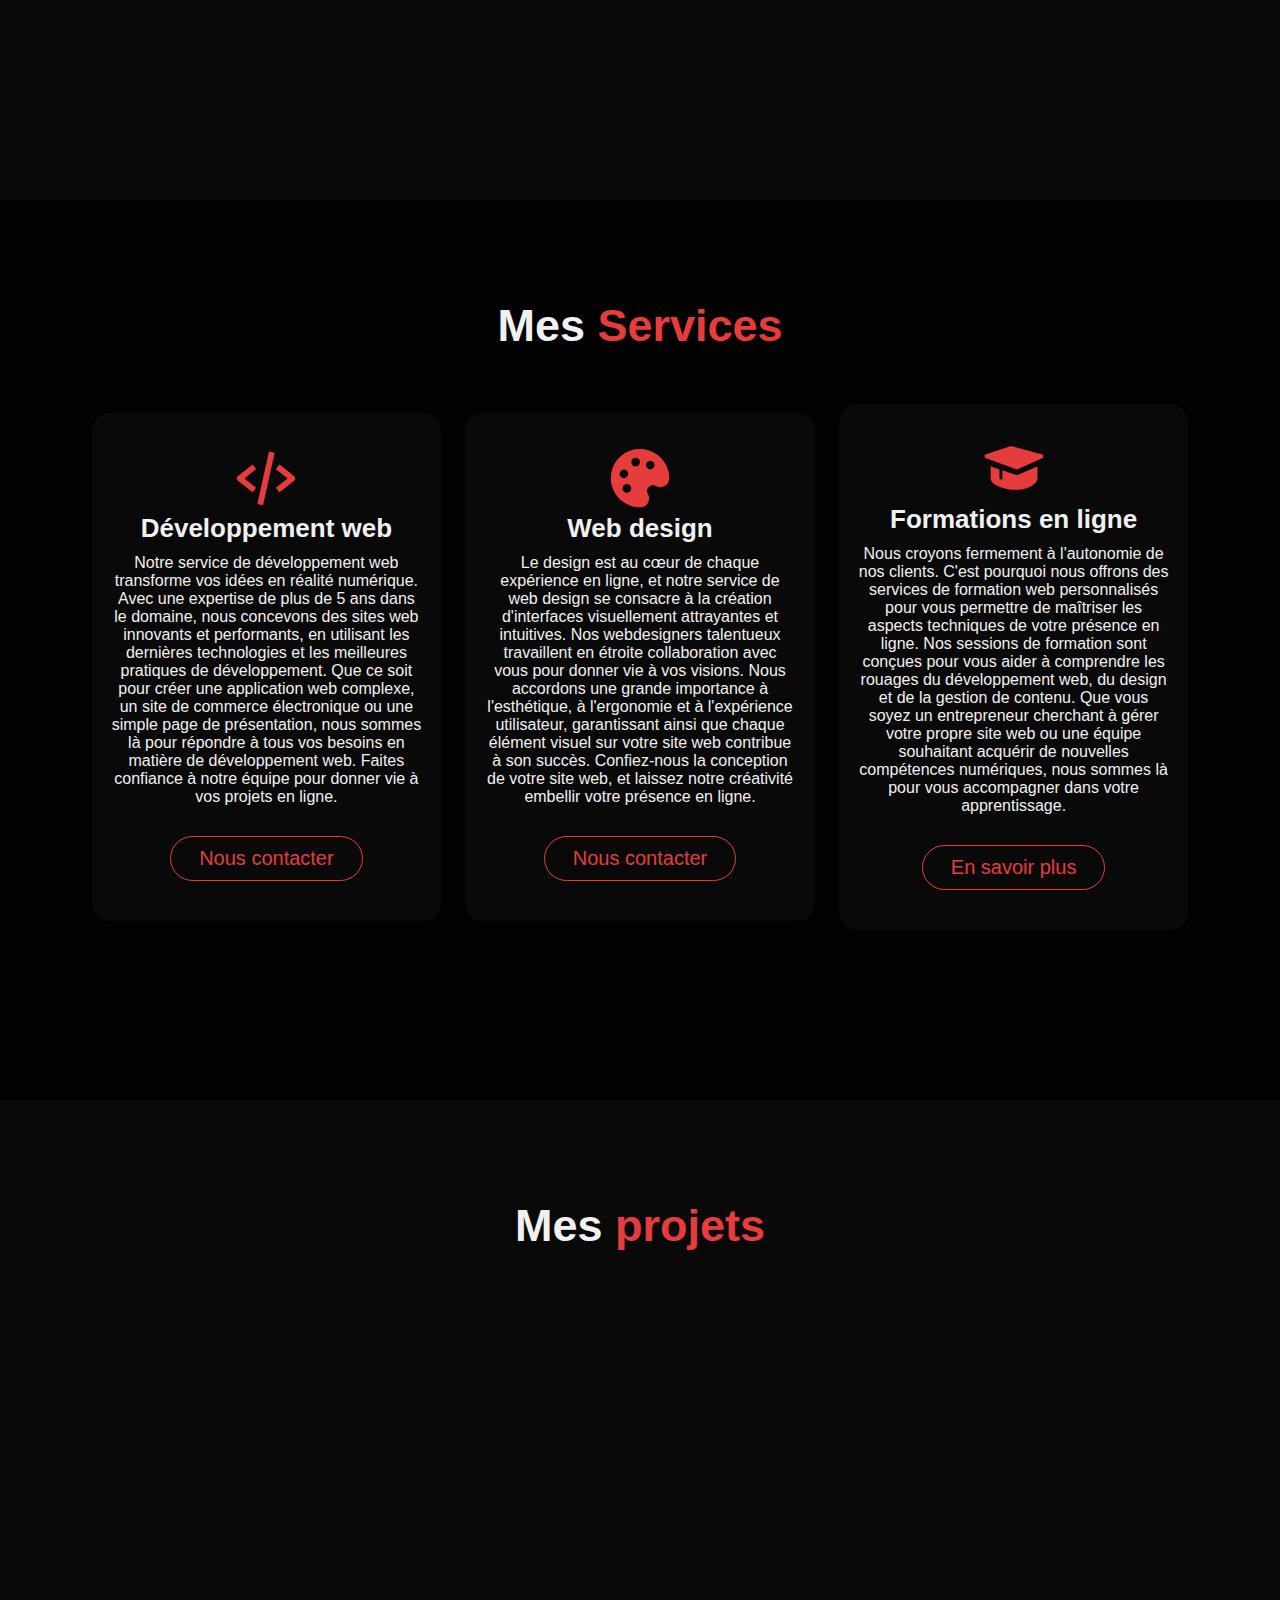
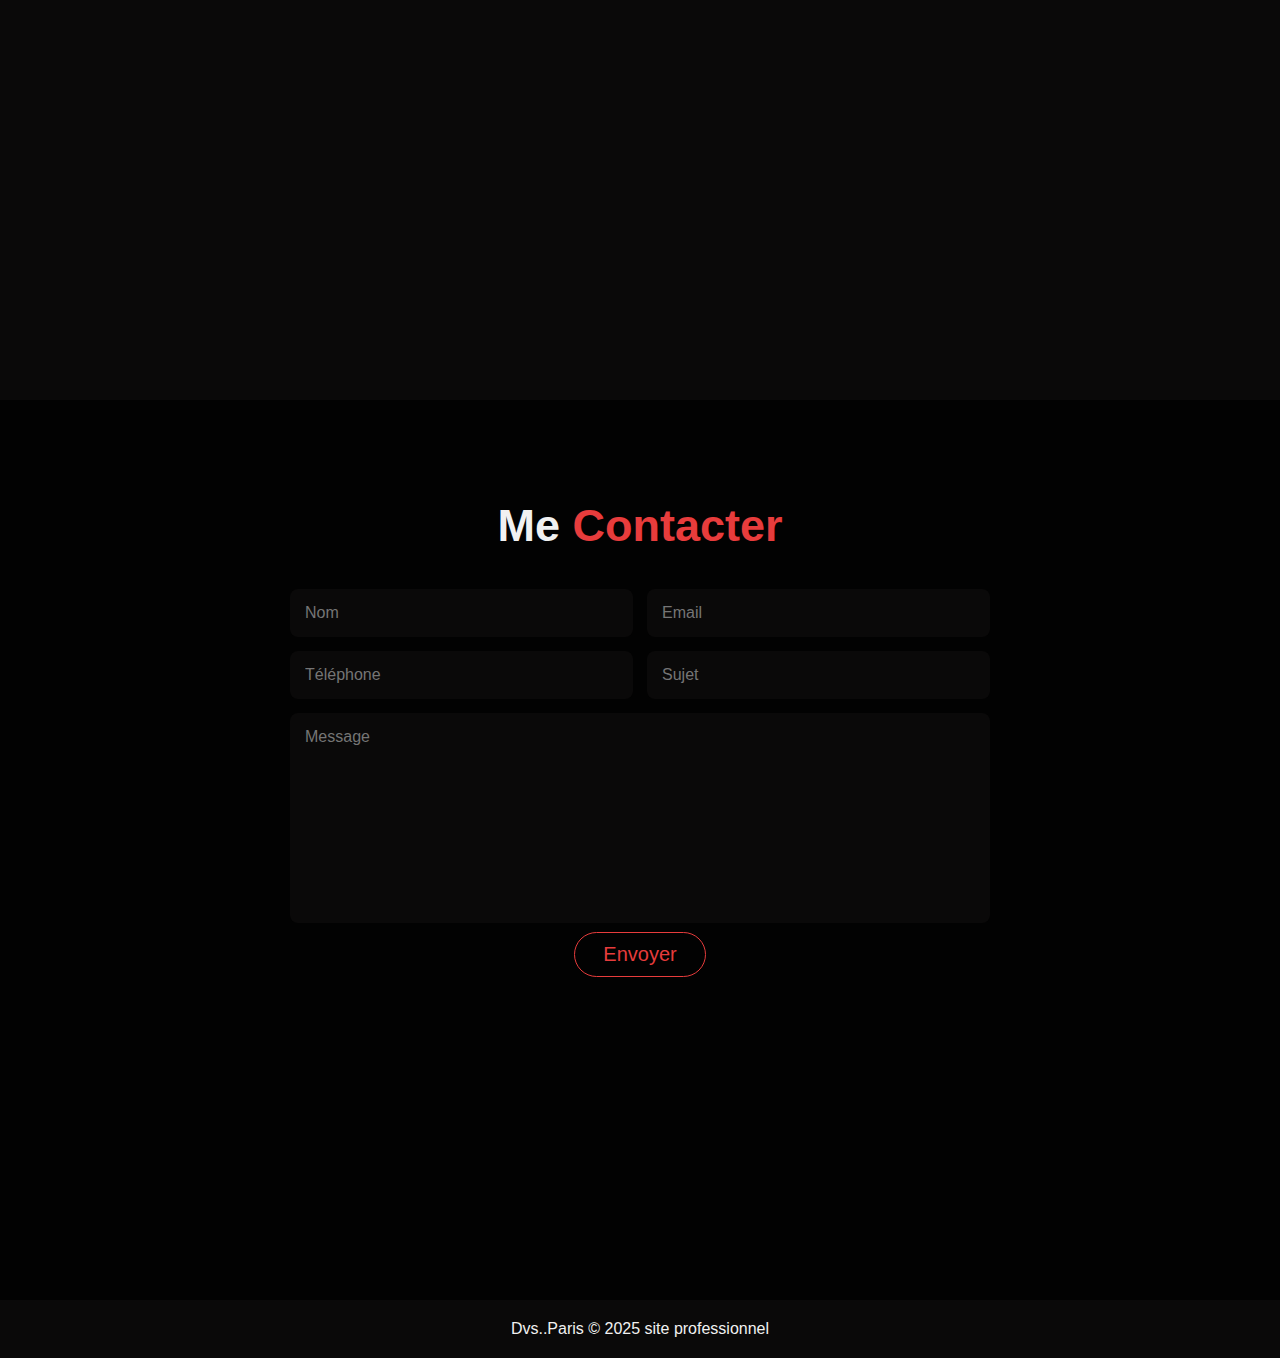
==== commit 872bc234: "modification du index.html" ====
--- a/index.html
+++ b/index.html
@@ -4,157 +4,232 @@
 <head>
     <meta charset="UTF-8">
     <meta name="viewport" content="width=device-width, initial-scale=1.0">
-    <!-- boxicon -->
     <link href='https://unpkg.com/boxicons@2.1.4/css/boxicons.min.css' rel='stylesheet'>
-
     <link rel="stylesheet" href="style.css">
-    <title>Dvs..Paris</title>
+    <title>JBTZ Coding | Portfolio</title>
 </head>
 
 <body>
 
-
-    <!-- ################## -->
-    <!-- Navigation -->
-    <!-- ################## -->
+    <!-- ############################# -->
+    <!-- Header->
+<!-- ############################# -->
 
 
     <header>
-        <a href="#" class="logo">Dvs<span>..Paris</span></a>
-        <ul class="navigation">
-            <li><a href="#services">Profile</a></li>
-            <li><a href="#chefs">Nos service</a></li>
-            <li><a href="#contact">Contact</a></li>
-        </ul>
-        <div id="burger-menu" class="bx bx-menu"></div>
+        <a href="" class="logo">Dvs <span>..Paris</span></a>
+        <i id="menu-burger" class='bx bx-menu'></i>
+        <nav class="navigation">
+            <a class="active" href="#maison">maison</a>
+            <a href="#about">À propos</a>
+            <a href="#services">Services</a>
+            <a href="#portfolio">Portfolio</a>
+            <a href="#contact">Contact</a>
+        </nav>
     </header>
 
-    <!-- ################## -->
-    <!-- home -->
-    <!-- ################## -->
+
+    <!-- ############################# -->
+    <!-- Section Home->
+<!-- ############################# -->
 
     <section class="home" id="home">
         <div class="home-content">
-            <span class="subtitle">Nos prestation</span>
-            <h1>Nous rencontrer</h1>
-            <p>Lorem ipsum dolor sit amet consectetur adipisicing elit. Ratione sapiente fugit <br> delectus eius
-                mollitia nobis recusandae, sunt omnis pariatur temporibus.</p>
-            <a href="#" class="btn">En savoir plus</a>
-        </div>
-    </section>
-
-
-    <!-- ################## -->
-    <!-- services -->
-    <!-- ################## -->
+            <h3>Hello, je suis</h3>
+            <h1>Brice Gateau</h1>
+            <h3>et je suis <span class="multiple"> un Développeur fullStack je peux vous créer des site pros comme des site particulier</span></h3>
+            <p>Explorez mon univers numérique : un portfolio de développement web où la créativité rencontre la
+                fonctionnalité pour créer des expériences en ligne exceptionnelles.</p>
+            <div class="social-media">
+                <a target="_blank"
+                    href="https://www.tiktok.com/@laminutedecodehttps://www.tiktok.com/@laminutedecode"><i
+                        class='bx bxl-tiktok'></i></a>
+                <a target="_blank" href="https://www.instagram.com/laminutedecode/"><i
+                        class='bx bxl-instagram-alt'></i></a>
+                <a target="_blank" href="https://www.youtube.com/channel/UCR9yKZuUdmEsC8jt8SFi1LA"><i
+                        class='bx bxl-youtube'></i></a>
+                <a target="_blank" href="https://www.twitch.tv/laminutedecode"><i class='bx bxl-twitch'></i></a>
+                <a target="_blank" href="https://github.com/laminutedecode"><i class='bx bxl-github'></i></a>
+                <a target="_blank"
+                    href="https://discord.com/invite/WSFc24RJ?utm_source=Discord%20Widget&utm_medium=Connect"><i
+                        class='bx bxl-discord-alt'></i></a>
+            </div>
+        </div>
+        <div class="home-img">
+            <img src="images/IMG_1375-removebg-preview.png" alt="">
+        </div>
+    </section>
+
+    <!-- ############################# -->
+    <!-- Section À propos->
+<!-- ############################# -->
+
+
+    <section class="about" id="about">
+        <div class="about-img">
+            <img src="./images/jo-02.png" alt="">
+        </div>
+
+        <div class="about-content">
+            <h2 class="section-title">À <span>Propos</span></h2>
+            <h3>Développeur web</h3>
+            <p>Je suis un développeur web et webdesigner avec une passion profonde pour le monde de la technologie
+                depuis les cinq dernières années. Mon parcours professionnel m'a permis de perfectionner mes compétences
+                dans le développement web, tout en affinant mon sens esthétique en tant que webdesigner. En tant que
+                formateur pour la Minute de Code, j'ai eu l'opportunité de partager mon amour pour la programmation avec
+                d'autres enthousiastes. Mon approche du développement web repose sur un équilibre subtil entre la
+                créativité du design et la rigueur des mathématiques, créant ainsi des expériences en ligne harmonieuses
+                et fonctionnelles. Explorez mon portfolio pour découvrir mon travail et ma passion pour le code, le
+                design et les mathématiques. Je suis ravi de vous accueillir dans mon univers numérique, et j'espère que
+                vous apprécierez votre visite !</p>
+            <a href="#" class="btn">Télégarger mon CV</a>
+        </div>
+
+    </section>
+
+
+    <!-- ############################# -->
+    <!-- Section services->
+<!-- ############################# -->
+
 
     <section class="services" id="services">
-
-        <div class="section-heading">
-            <span>Explorez le Monde du devloppement Web</span>
-            <h2>Comment ca marche ?</h2>
-        </div>
-
-        <div class="services-container">
-            <div class="service-box">
-                <img src="./images/about-1.png" alt="">
-                <h3>Lorem ipsum dolor sit amet.</h3>
-                <p>Lorem ipsum dolor, sit amet consectetur adipisicing elit. Eius, laboriosam eligendi exercitationem
-                    sapiente odio inventore.</p>
-            </div>
-            <div class="service-box">
-                <img src="./images/about-2.png" alt="">
-                <h3>Lorem ipsum dolor sit amet.</h3>
-                <p>Lorem ipsum dolor, sit amet consectetur adipisicing elit. Eius, laboriosam eligendi exercitationem
-                    sapiente odio inventore.</p>
-            </div>
-            <div class="service-box">
-                <img src="./images/about-3.png" alt="">
-                <h3>Lorem ipsum dolor sit amet.</h3>
-                <p>Lorem ipsum dolor, sit amet consectetur adipisicing elit. Eius, laboriosam eligendi exercitationem
-                    sapiente odio inventore.</p>
-            </div>
-        </div>
-
-
-    </section>
-
-    <!-- ################## -->
-    <!-- Chefs->
-    <!-- ################## -->
-
-    <section class="chefs" id="chefs">
-        <div class="section-heading">
-            <span>Les Génies du Web</span>
-            <h2>Nos mentor</h2>
-        </div>
-        <div class="chefs-container">
-
-            <div class="chefs-box">
-                <img src="./images/c-1.jpg" alt="">
-                <div class="chefs-content">
-                    <h4>Grafickart</h4>
-                    <p>Lorem ipsum, dolor sit amet consectetur adipisicing elit. In eveniet perferendis ab, sequi fugit
-                        accusamus?</p>
-                    <a href="#" class="btn">En savoir plus</a>
-                </div>
-            </div>
-            <div class="chefs-box">
-                <img src="./images/c-2.jpg" alt="">
-                <div class="chefs-content">
-                    <h4>Pierre Girault</h4>
-                    <p>Lorem ipsum, dolor sit amet consectetur adipisicing elit. In eveniet perferendis ab, sequi fugit
-                        accusamus?</p>
-                    <a href="#" class="btn">En savoir plus</a>
-                </div>
-            </div>
-            <div class="chefs-box">
-                <img src="./images/c-3.jpg" alt="">
-                <div class="chefs-content">
-                    <h4>MDN</h4>
-                    <p>Lorem ipsum, dolor sit amet consectetur adipisicing elit. In eveniet perferendis ab, sequi fugit
-                        accusamus?</p>
-                    <a href="#" class="btn">En savoir plus</a>
-                </div>
-            </div>
-
-        </div>
-    </section>
-
-
-    <!-- ################## -->
-    <!-- contact ->
-    <!-- ################## -->
-
+        <h2 class="section-title">Mes <span>Services</span></h2>
+
+        <div class="services-content">
+            <div class="services-box">
+                <i class='bx bx-code-alt'></i>
+                <h3>Développement web</h3>
+                <p>Notre service de développement web transforme vos idées en réalité numérique. Avec une expertise de
+                    plus de 5 ans dans le domaine, nous concevons des sites web innovants et performants, en utilisant
+                    les dernières technologies et les meilleures pratiques de développement. Que ce soit pour créer une
+                    application web complexe, un site de commerce électronique ou une simple page de présentation, nous
+                    sommes là pour répondre à tous vos besoins en matière de développement web. Faites confiance à notre
+                    équipe pour donner vie à vos projets en ligne.</p>
+                <a href="#contact" class="btn">Nous contacter</a>
+            </div>
+            <div class="services-box">
+                <i class='bx bxs-palette'></i>
+                <h3>Web design</h3>
+                <p>Le design est au cœur de chaque expérience en ligne, et notre service de web design se consacre à la
+                    création d'interfaces visuellement attrayantes et intuitives. Nos webdesigners talentueux
+                    travaillent en étroite collaboration avec vous pour donner vie à vos visions. Nous accordons une
+                    grande importance à l'esthétique, à l'ergonomie et à l'expérience utilisateur, garantissant ainsi
+                    que chaque élément visuel sur votre site web contribue à son succès. Confiez-nous la conception de
+                    votre site web, et laissez notre créativité embellir votre présence en ligne.</p>
+                <a href="#contact" class="btn">Nous contacter</a>
+            </div>
+            <div class="services-box">
+                <i class='bx bxs-graduation'></i>
+                <h3>Formations en ligne</h3>
+                <p>Nous croyons fermement à l'autonomie de nos clients. C'est pourquoi nous offrons des services de
+                    formation web personnalisés pour vous permettre de maîtriser les aspects techniques de votre
+                    présence en ligne. Nos sessions de formation sont conçues pour vous aider à comprendre les rouages
+                    du développement web, du design et de la gestion de contenu. Que vous soyez un entrepreneur
+                    cherchant à gérer votre propre site web ou une équipe souhaitant acquérir de nouvelles compétences
+                    numériques, nous sommes là pour vous accompagner dans votre apprentissage.</p>
+                <a target="_blank" href="https://laminutedecode.com" class="btn">En savoir plus</a>
+            </div>
+
+        </div>
+    </section>
+
+
+    <!-- ############################# -->
+    <!-- Section portfolio->
+<!-- ############################# -->
+
+    <section class="portfolio" id="portfolio">
+        <h2 class="section-title">Mes <span>projets</span></h2>
+
+        <div class="portfolio-container">
+            <div class="portfolio-box">
+                <img src="./images/projet-01.png" alt="">
+                <div class="portfolio-layer">
+                    <h4>Olivier Hestin</h4>
+                    <p>Musicien | Compositeur</p>
+                    <a target="_blank" href="https://olivierhestin.com"><i class='bx bx-link-external'></i></a>
+                </div>
+            </div>
+            <div class="portfolio-box">
+                <img src="./images/projet-02.png" alt="">
+                <div class="portfolio-layer">
+                    <h4>La Minute De Code</h4>
+                    <p>Formations en lignes</p>
+
+                    <a target="_blank" href="https://laminutedecode.com"><i class='bx bx-link-external'></i></a>
+                </div>
+            </div>
+            <div class="portfolio-box">
+                <img src="./images/projet-03.png" alt="">
+                <div class="portfolio-layer">
+                    <h4>R-El Bat</h4>
+                    <p>Services plomberie</p>
+                    <a target="_blank" href="https://relbat.fr"><i class='bx bx-link-external'></i></a>
+                </div>
+            </div>
+            <div class="portfolio-box">
+                <img src="./images/projet-04.png" alt="">
+                <div class="portfolio-layer">
+                    <h4>RMCS 77</h4>
+                    <p>Association sportive</p>
+                    <a target="_blank" href="https://rmcs77-rugby.ffr.fr/"><i class='bx bx-link-external'></i></a>
+                </div>
+            </div>
+            <div class="portfolio-box">
+                <img src="./images/projet-05.png" alt="">
+                <div class="portfolio-layer">
+                    <h4>ÉducateurCaninDuCoin</h4>
+                    <p>Éducateur canin</p>
+                    <a target="_blank" href="https://www.educateurcaninducoin.fr/"><i
+                            class='bx bx-link-external'></i></a>
+                </div>
+            </div>
+        </div>
+    </section>
+
+    <!-- ############################# -->
+    <!-- Section contact->
+<!-- ############################# -->
 
     <section class="contact" id="contact">
-
-        <div class="section-heading">
-            <span>Laissez vous séduire</span>
-            <h2>Nous contacter</h2>
-        </div>
-
-        <div class="contact-container">
-            <form action="#">
-                <input type="text" placeholder="Indiquez votre nom">
-                <input type="text" placeholder="Indiquez votre prenom">
-                <input type="text" placeholder="Indiquez votre mail">
-                <textarea placeholder="Votre message"></textarea>
-                <input type="submit" value="Envoyer" class="btn">
-            </form>
-        </div>
-
-
-    </section>
-
-    <!-- ################## -->
-    <!-- footer-->
-    <!-- ################## -->
-
-    <div class="copy">
-        <p>&copy; Portofolio et site proffesionnel de Dvs..Paris</p>
-    </div>
-
+        <h2 class="section-title">Me <span>Contacter</span></h2>
+        <form action="#">
+            <div class="input-box">
+                <input type="text" placeholder="Nom">
+                <input type="email" placeholder="Email">
+            </div>
+            <div class="input-box">
+                <input type="number" placeholder="Téléphone">
+                <input type="text" placeholder="Sujet">
+            </div>
+            <textarea cols="30" rows="10" placeholder="Message"></textarea>
+            <input type="submit" value="Envoyer" class="btn">
+        </form>
+    </section>
+
+    <!-- ############################# -->
+    <!--  Footer ->
+<!-- ############################# -->
+
+    <footer>
+        <div class="footer-txt">
+            <p>Dvs..Paris &copy; 2025 site professionnel</p>
+        </div>
+
+        <div class="footer-iconTop">
+            <a href="#home" class="btn-home"><i class='bx bx-up-arrow-alt'></i></a>
+        </div>
+    </footer>
+
+
+
+    <script src="https://unpkg.com/scrollreveal"></script>
+
+
+    <script src="https://unpkg.com/typed.js@2.0.16/dist/typed.umd.js"></script>
 
     <script src="app.js"></script>
-</body>+</body>
+
+</html>--- a/style.css
+++ b/style.css
@@ -1,338 +1,589 @@
-/* ################### */
+/* /###################### */
 /* Global */
-/* ################### */
-
-@import url('https://fonts.googleapis.com/css2?family=Poppins:wght@300;400;600;700&display=swap');
+/* /###################### */
 
 * {
     box-sizing: border-box;
     margin: 0;
     padding: 0;
-    font-family: 'Poppins', sans-serif;
+    font-family: Arial, Helvetica, sans-serif;
+    outline: none;
+    border: none;
     text-decoration: none;
     list-style: none;
-    outline: none;
-    border: none;
     scroll-behavior: smooth;
 }
 
 :root {
-    --accent: crimson;
-    --accent2: rgb(120, 11, 33);
-    --bg: #fff;
-    --text: #e8e2e2;
+    --red: rgb(231, 60, 60);
+    --bg: rgb(2, 2, 2);
+    --bg2: #0a0909;
+    --light: #f1f1f1;
+    --link: rgb(155, 40, 40);
+}
+
+html {
+    font-size: 62.5%;
+    overflow-x: hidden;
 }
 
 body {
-    background: rgba(0, 0, 0, 0.849);
-    color: var(--text);
-    color: wheat;
+    background: var(--bg);
+    overflow-x: hidden;
+    color: var(--light);
+    position: relative;
 }
 
 section {
-    padding: 50px 10%;
-}
-
-img {
-    width: 100%;
-}
-
-.btn {
-    padding: 10px 15px;
-    background: var(--accent);
-    color: var(--bg);
-    font-size: 1rem;
-    border-radius: 7px;
-}
-
-.btn:hover {
-    background: var(--accent2);
-}
-
-.section-heading {
-    margin-bottom: 2rem;
-    text-align: center;
-}
-
-.section-heading span {
-    color: var(--accent)
-}
-
-.section-heading h2 {
-    color:whitesmoke;
-    letter-spacing: 1px;
-    text-transform: uppercase;
-    font-size: clamp(25px, 5vw, 40px);
-}
-
-
-
-/* ################### */
-/* Header */
-/* ################### */
+    min-height: 100vh;
+    padding: 10rem 7% 2rem;
+}
+
+span {
+    color: var(--red)
+}
+
+/* /###################### */
+/* Header et navigation /
+/* /###################### */
 
 header {
     position: fixed;
+    top: 0;
+    left: 0;
     width: 100%;
-    top: 0;
-    right: 0;
-    z-index: 1000;
+    height: 80px;
+    padding: 2rem;
     display: flex;
     justify-content: space-between;
     align-items: center;
-    padding: 1rem 2rem;
-}
-
-header.active {
-    box-shadow: 0 5px 5px 0 rgba(0, 0, 0, .2);
-    border-bottom: 1px solid var(--accent);
+    z-index: 100;
     background: var(--bg);
 }
 
-
-.navigation {
-    display: flex;
-
+header.sticky {
+    border-bottom: .1rem solid rgba(0, 0, 0, .2);
+}
+
+.logo {
+    font-size: 2.5rem;
+    color: var(--light);
+    font-weight: 800;
+}
+
+.logo span {
+    font-weight: 400;
 }
 
 .navigation a {
-    color: var(--accent);
-    padding: 1rem .5rem;
-    font-weight: 600;
+    font-size: 1.7rem;
+    color: var(--light);
+    margin-left: 4rem;
+    transition: color .2s ease-in-out;
+    position: relative;
+}
+
+.navigation a::before {
+    content: "";
+    position: absolute;
+    bottom: 0;
+    left: 50%;
+    transform: translateX(-50%);
+    display: block;
+    width: 0%;
+    height: 1px;
+    background: var(--red);
+    transition: width 0.2s ease-in-out;
 }
 
 .navigation a:hover,
-.navigation a.active {
-    color: var(--accent2);
-}
-
-.logo {
-    font-weight: 600;
-    font-size: 1.6rem;
-    color: var(--text)
-}
-
-.logo span {
-    color: var(--accent);
-}
-
-
-#burger-menu {
+a.active {
+    color: var(--red);
+}
+
+.navigation a:hover::before,
+a.active::before {
+    width: 100%;
+}
+
+#menu-burger {
+    font-size: 3.6rem;
+    cursor: pointer;
+    color: var(--light);
+    display: none;
+}
+
+/* /###################### */
+/* Section Home */
+/* /###################### */
+
+.home {
+    display: flex;
+    justify-content: center;
+    align-items: center;
+}
+
+.home img {
+    width: 35vw;
+    max-width: 100%;
+    animation: animImg 4s ease-in-out infinite;
+}
+
+@keyframes animImg {
+    0% {
+        transform: translateY(0%)
+    }
+
+    50% {
+        transform: translateY(-2.4rem)
+    }
+
+    100% {
+        transform: translateY(0%)
+    }
+}
+
+.home-content h3 {
+    font-size: 3.2rem;
+    font-weight: 700;
+}
+
+.home-content h3:nth-of-type(2) {
+    margin-bottom: 2rem;
+}
+
+
+
+.home-content h1 {
+    font-size: 5.6rem;
+    font-weight: 700;
+    line-height: 1.3;
+
+}
+
+.home-content p {
+    font-size: 1.6rem;
+}
+
+.social-media a {
+    display: inline-flex;
+    justify-content: center;
+    align-items: center;
+    width: 4rem;
+    height: 4rem;
+    font-size: 1.9rem;
+    color: var(--red);
+    border: 1px solid var(--red);
+    border-radius: 50%;
+    margin: 3rem 1.5rem 3rem 0;
+    transition: background .2s ease-in-out;
+}
+
+.social-media a:hover {
+    background: var(--red);
+    box-shadow: 0 0 1rem var(--red);
+    color: var(--light);
+}
+
+
+.btn {
+    display: inline-block;
+    color: var(--red);
+    border: 1px solid var(--red);
+    padding: 1rem 2.8rem;
+    border-radius: 50px;
     font-size: 2rem;
-    color: var(--accent);
-    cursor: pointer;
-    display: none;
-}
-
-#burger-menu:hover {
-    color: var(--accent2)
-}
-
-/* ################### */
-/* home/
-/* ################### */
-
-.home {
-    display: flex;
-    align-items: center;
-    min-height: 100vh;
-    background: no-repeat right / cover url('./images/bg.jpg');
-}
-
-.home .subtitle {
-    display: inline-block;
-    color: var(--accent);
-    background: rgb(243, 199, 208);
-    padding: 0.5rem 1rem;
-    border-radius: 7px;
-    margin-bottom: 0.5rem;
-}
-
-.home span h1 {
-    text-transform: uppercase;
-    color: var(--accent);
-    background: rgb(243, 199, 208);
-}
-
-.home h1 {
-    font-size: clamp(28px, 5vw, 60px);
-}
-
-.home h1 span {
-    color: var(--accent)
-}
-
-.home p {
-    margin: 1rem 0 2rem 0;
-}
-
-/* ################### */
-/* Services/
-/* ################### */
-
-.services-container {
+    transition: background .2s ease-in-out;
+}
+
+.btn:hover {
+    background: var(--red);
+    box-shadow: 0 0 1rem var(--red);
+    color: var(--light);
+}
+
+/* /###################### */
+/* Section À propos*/
+/* /###################### */
+
+
+.about {
+    display: flex;
+    justify-content: center;
+    align-items: center;
+    gap: 2rem;
+    background: var(--bg2);
+}
+
+.about img {
+    width: 35vw;
+}
+
+.section-title {
+    text-align: center;
+    font-size: 4.5rem;
+}
+
+.about-content h2 {
+    text-align: left;
+    line-height: 1.2;
+}
+
+.about-content h3 {
+    font-size: 2.6rem;
+}
+
+.about-content p {
+    font-size: 1.6rem;
+    margin: 2rem 0 3rem;
+}
+
+/* /###################### */
+/* Section services*/
+/* /###################### */
+
+
+.services h2 {
+    margin-bottom: 5rem;
+}
+
+.services-content {
+    display: flex;
+    justify-content: center;
+    align-items: center;
+    flex-wrap: wrap;
+    gap: 2rem;
+}
+
+.services-box {
+    flex: 1 1 30rem;
+    background: var(--bg2);
+    padding: 3rem 2rem 4rem;
+    border-radius: 2rem;
+    text-align: center;
+    border: .2rem solid var(--bg);
+    transition: transform .2s ease-in-out;
+}
+
+.services-box:hover {
+    border-color: var(--red);
+    transform: scale(1.02);
+}
+
+.services-box i {
+    font-size: 7rem;
+    color: var(--red)
+}
+
+.services-box h3 {
+    font-size: 2.6rem;
+}
+
+.services-box p {
+    font-size: 1.6rem;
+    margin: 1rem 0 3rem;
+}
+
+/* /###################### */
+/* Section portfolio*/
+/* /###################### */
+
+
+.portfolio {
+    background: var(--bg2);
+}
+
+.portfolio h2 {
+    margin-bottom: 4rem;
+}
+
+.portfolio-container {
     display: grid;
-    grid-template-columns: repeat(auto-fit, minmax(220px, auto));
-    gap: 1.5rem;
-}
-
-.service-box {
-    display: flex;
-    justify-content: center;
-    align-items: center;
-    flex-direction: column;
-    text-align: center;
-}
-
-.service-box img {
-    width: 100px;
-    height: 100px;
-    object-fit: contain;
-}
-
-.service-box h3 {
-    font-size: clamp(18px, 4vw, 30px);
-}
-
-.service-box p {
-    margin-top: 1rem;
-}
-
-/* ################### */
-/* chefs/
-/* ################### */
-
-
-.chefs-container {
-    display: flex;
-    flex-wrap: wrap;
-    gap: 1rem;
-}
-
-.chefs-box {
+    grid-template-columns: repeat(3, 1fr);
+    align-items: center;
+    gap: 2rem;
+}
+
+.portfolio-box {
     position: relative;
-    height: 420px;
-    flex: 1 1 17rem;
-    overflow: hidden
-}
-
-.chefs-box img {
+    border-radius: 2rem;
+    overflow: hidden;
+    display: flex;
+}
+
+.portfolio-box img {
     width: 100%;
-    height: 100%;
-    object-fit: cover;
-    object-position: center;
-}
-
-
-.chefs-content {
+    transition: transform .2s ease-in-out;
+}
+
+.portfolio-box:hover img {
+    transform: scale(1.1);
+}
+
+.portfolio-layer {
     position: absolute;
-    top: -100%;
+    bottom: 0;
     left: 0;
     width: 100%;
     height: 100%;
+    background: linear-gradient(rgba(0, 0, 0, .1), var(--red));
+    display: flex;
+    justify-content: center;
+    align-items: center;
+    flex-direction: column;
     text-align: center;
-    padding: 20px;
-    padding-top: 8rem;
-    background: rgba(255, 244, 243, .7);
-    transition: .2s ease-in-out;
-}
-
-.chefs-content h4 {
-    font-size: clamp(18px, 4vw, 25px);
-}
-
-.chefs-content p {
-    margin-bottom: 2rem;
-}
-
-.chefs-box:hover .chefs-content {
-    top: 0;
-}
-
-/* ################### */
-/* contact/
-/* ################### */
-
-
-.contact-container form {
+    padding: 0 4rem;
+    transform: translateY(100%);
+    transition: transform 0.2s ease-in-out;
+}
+
+.portfolio-box:hover .portfolio-layer {
+    transform: translateY(0%)
+}
+
+.portfolio-layer h4 {
+    font-size: 3rem;
+}
+
+.portfolio-layer p {
+    font-size: 1.6rem;
+    margin: 3rem 0 1rem;
+}
+
+.portfolio-layer a {
+    display: inline-flex;
+    justify-content: center;
+    align-items: center;
+    width: 5rem;
+    height: 5rem;
+    background: var(--light);
+    border-radius: 50%;
+}
+
+.portfolio-layer a i {
+    font-size: 2rem;
+    color: var(--bg2);
+}
+
+/* /###################### */
+/* Section contact*/
+/* /###################### */
+
+.contact h2 {
+    margin-bottom: 3rem;
+}
+
+.contact form {
+    max-width: 70rem;
+    margin: 1rem auto;
+    text-align: center;
+    margin-bottom: 3rem;
+}
+
+.contact form .input-box {
+    display: flex;
+    justify-content: space-between;
+    flex-wrap: wrap;
+}
+
+.contact form .input-box input,
+.contact form textarea {
     width: 100%;
-    max-width: 960px;
-    margin: 0 auto;
-}
-
-.contact-container form input,
-.contact-container form textarea {
-    width: 100%;
-    height: 50px;
-    border: 1px solid #e2e2e2;
-    margin: 1rem 0;
-    padding: 0.5rem 1rem;
-    border-radius: 7px;
-}
-
-.contact-container form input:focus,
-.contact-container form textarea:focus {
-    border: 1px solid var(--accent);
-}
-
-
-.contact-container form textarea {
+    padding: 1.5rem;
+    font-size: 1.6rem;
+    color: var(--light);
+    background: var(--bg2);
+    border-radius: .8rem;
+    margin: 0.7rem 0;
+}
+
+.contact form .input-box input {
+    width: 49%;
+}
+
+.contact form textarea {
     resize: none;
-    height: 150px;
-}
-
-.contact-container form input[type="submit"] {
-    cursor: pointer;
-}
-
-
-/* ################### */
-/* footer/
-/* ################### */
-
-
-.copy {
-    display: flex;
-    justify-content: center;
-    align-items: center;
-    padding: 1.5rem;
-    background: var(--accent);
-    color: var(--bg);
-    font-size: 13px;
+}
+
+form input[type="submit"] {
+    background: none;
+    cursor: pointer
+}
+
+/* /###################### */
+/* Section footer*/
+/* /###################### */
+
+footer {
+    display: flex;
+    justify-content: center;
+    align-items: center;
+    flex-wrap: wrap;
+    padding: 2rem 9%;
+    background: var(--bg2);
+}
+
+.footer-txt p {
     text-align: center;
-}
-
-/* ################### */
-/* breakoints/
-/* ################### */
-
-@media (max-width: 780px) {
-
-    #burger-menu {
+    font-size: 1.6rem;
+}
+
+.footer-iconTop a {
+    display: none;
+    justify-content: center;
+    align-items: center;
+    padding: .8rem;
+    background: var(--bg2);
+    border: 1px solid var(--red);
+    border-radius: 50%;
+    color: var(--red);
+    font-size: 1.6rem;
+    position: fixed;
+    bottom: 2rem;
+    left: 2rem;
+    transition: background .2s ease-in-out;
+}
+
+.footer-iconTop a:hover {
+    background: var(--red);
+    box-shadow: 0 0 1rem var(--red);
+    color: var(--light);
+}
+
+.footer-iconTop .btn-home.btnDisplay {
+    display: inline-flex;
+}
+
+/* /###################### */
+/* Breakpoints */
+/* /###################### */
+
+@media (max-width: 1200px) {
+    html {
+        font-size: 55%;
+    }
+}
+
+@media (max-width: 991px) {
+    header {
+        padding: 2rem 3%;
+    }
+
+    section {
+        padding: 10rem 3% 2rem;
+    }
+
+    .services {
+        padding-bottom: 7rem;
+    }
+
+    .portfolio {
+        padding-bottom: 7rem;
+    }
+
+    .portfolio-container {
+        grid-template-columns: repeat(2, 1fr);
+    }
+
+    .contact {
+        min-height: auto;
+    }
+
+    footer {
+        padding: 2rem 3%;
+    }
+
+}
+
+
+@media (max-width: 768px) {
+    #menu-burger {
         display: block;
     }
 
     .navigation {
         position: absolute;
         top: 100%;
-        right: -100%;
-        flex-direction: column;
-        width: 280px;
-        min-height: 100vh;
-        box-shadow: -2px 0 5px rgba(0, 0, 0, .2);
-        padding: 0 1rem;
-        transition: .2s ease-in-out;
-        border-left: 1px solid var(--accent);
+        left: 0;
+        width: 100%;
+        padding: 1rem 3%;
         background: var(--bg);
+        border-top: .1rem solid rgba(0, 0, 0, .2);
+        box-shadow: 0 .5rem 1rem rgba(0, 0, 0, .2);
+        display: none;
     }
 
     .navigation a {
         display: block;
-        margin: 0.5rem 0;
+        font-size: 2rem;
+        margin: 3rem 0;
     }
 
     .navigation.active {
-        right: 0;
-    }
-
-}
+        display: block;
+    }
+
+    .navigation a::before {
+        display: none;
+    }
+
+    .home {
+        flex-direction: column;
+    }
+
+    .home-content h3 {
+        font-size: 2.6rem;
+    }
+
+    .home-content h1 {
+        font-size: 5rem;
+    }
+
+    .home-img img {
+        width: 70vw;
+        margin-top: 4rem;
+    }
+
+    .about {
+        flex-direction: column-reverse;
+    }
+
+    .about img {
+        width: 70vw;
+        margin-top: 4rem;
+    }
+
+    .services h2 {
+        margin-bottom: 3rem;
+    }
+
+    .portfolio {
+        margin-bottom: 3rem;
+    }
+
+    .portfolio-container {
+        grid-template-columns: 1fr;
+    }
+
+
+}
+
+
+@media (max-width: 450px) {
+    html {
+        font-size: 50%
+    }
+
+    .contact form .input-box input {
+        width: 100%;
+    }
+}
+
+@media (max-width: 365px) {
+
+    .home-img img,
+    .about img {
+        width: 90vw;
+        max-width: 100%;
+    }
+}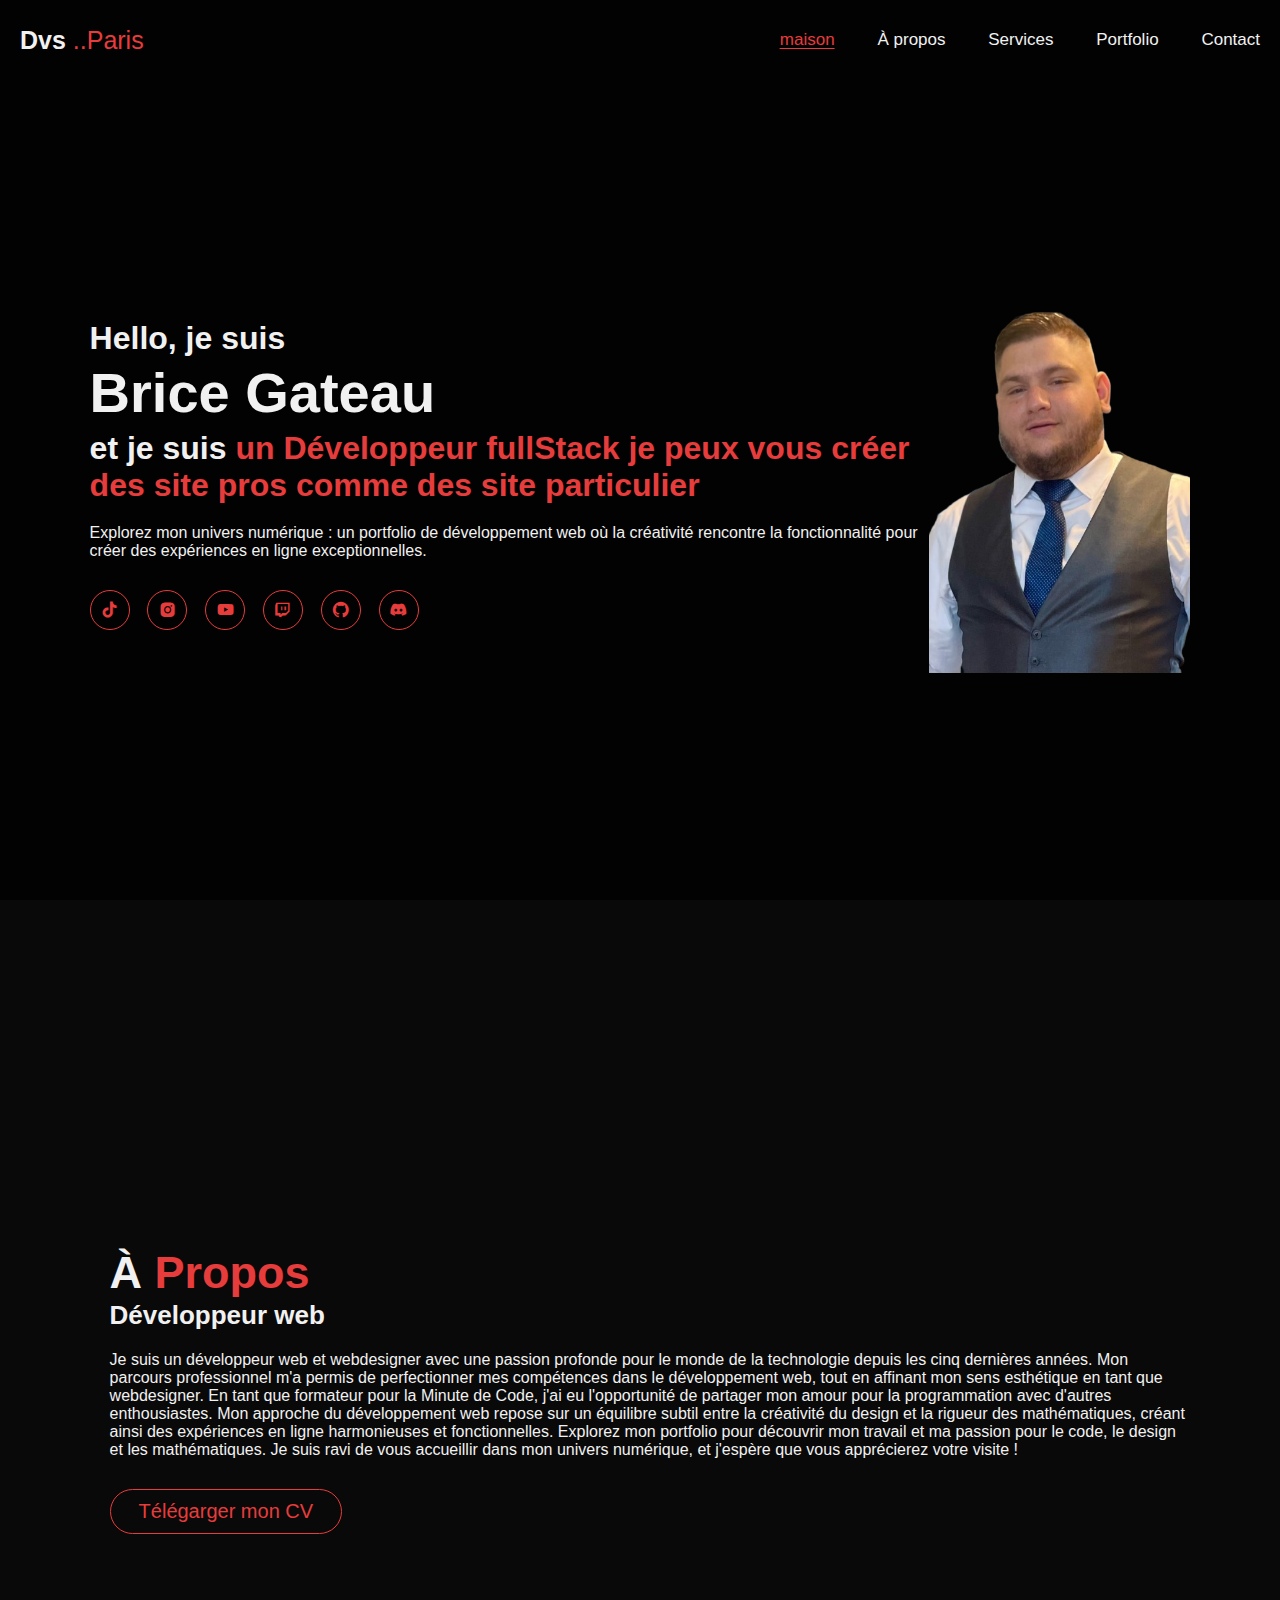
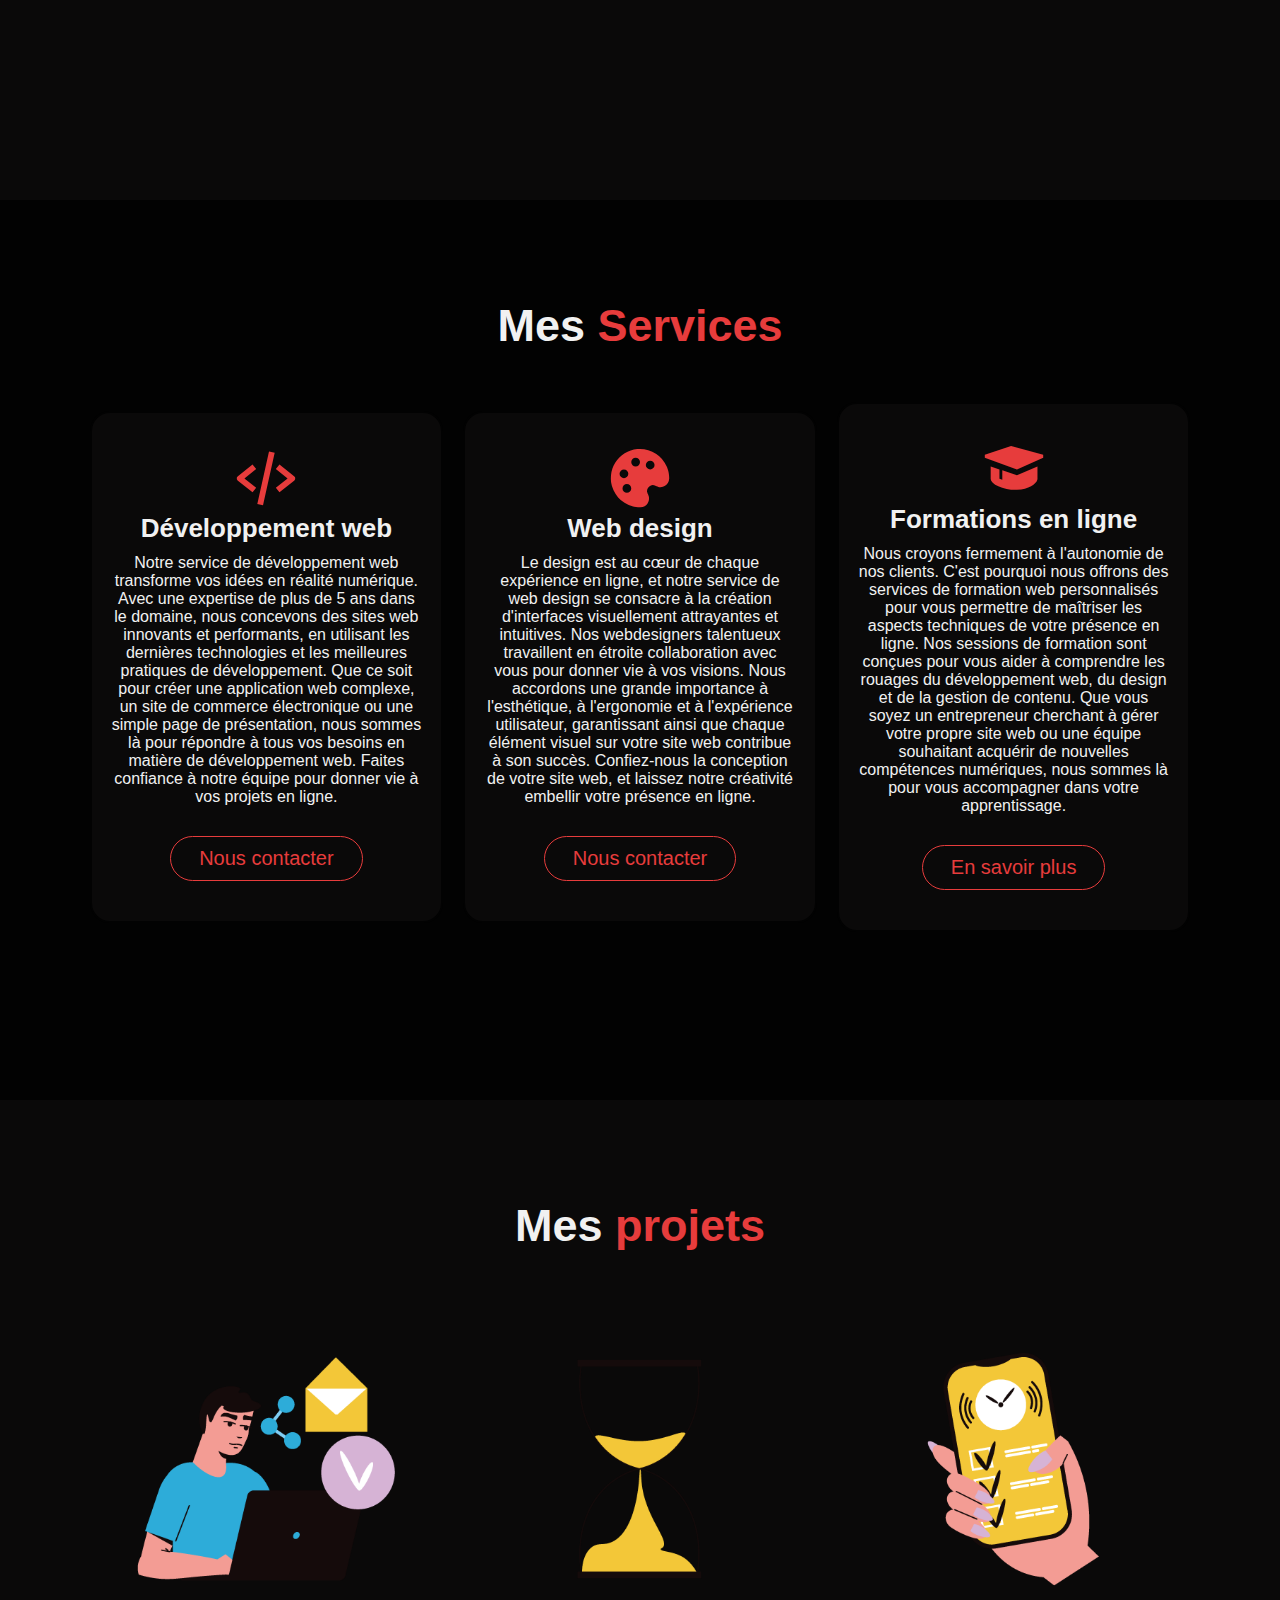
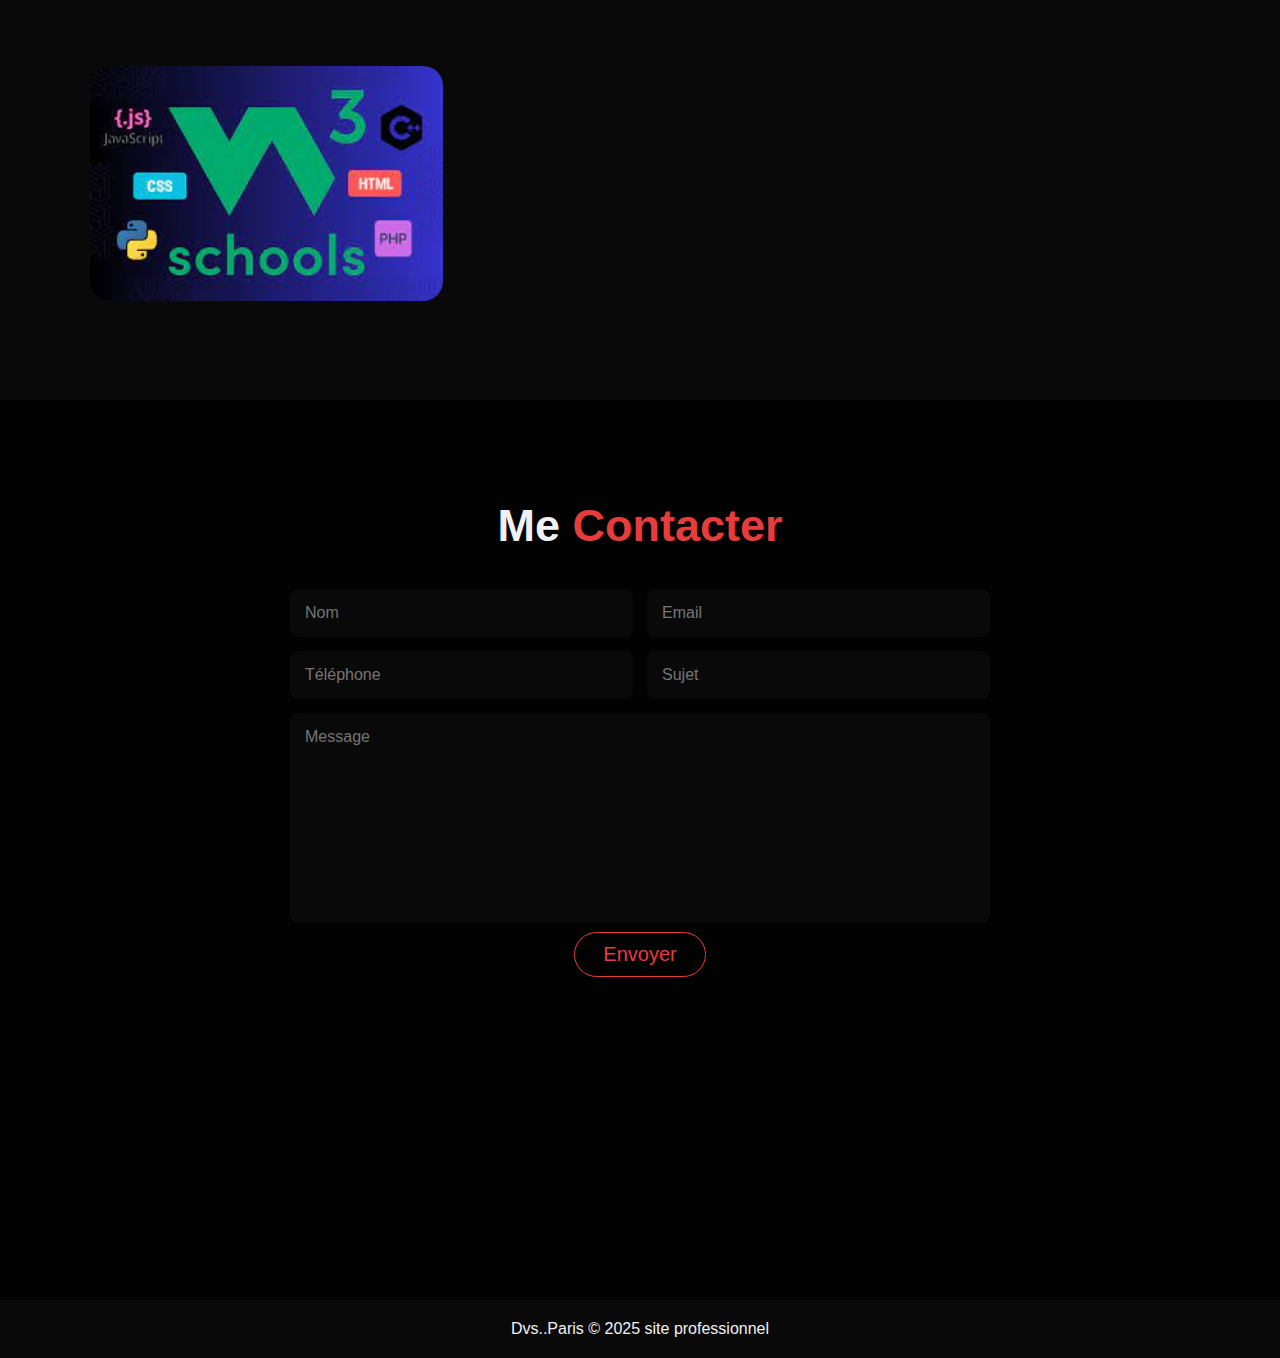
==== commit dcb7a971: "modification du index.html" ====
--- a/index.html
+++ b/index.html
@@ -6,7 +6,7 @@
     <meta name="viewport" content="width=device-width, initial-scale=1.0">
     <link href='https://unpkg.com/boxicons@2.1.4/css/boxicons.min.css' rel='stylesheet'>
     <link rel="stylesheet" href="style.css">
-    <title>JBTZ Coding | Portfolio</title>
+    <title>Dvs..Paris Portfolio</title>
 </head>
 
 <body>
@@ -144,7 +144,7 @@
 
         <div class="portfolio-container">
             <div class="portfolio-box">
-                <img src="./images/projet-01.png" alt="">
+                <img src="images/about-1.png" alt="">
                 <div class="portfolio-layer">
                     <h4>Olivier Hestin</h4>
                     <p>Musicien | Compositeur</p>
@@ -152,7 +152,7 @@
                 </div>
             </div>
             <div class="portfolio-box">
-                <img src="./images/projet-02.png" alt="">
+                <img src="images/about-2.png" alt="">
                 <div class="portfolio-layer">
                     <h4>La Minute De Code</h4>
                     <p>Formations en lignes</p>
@@ -161,7 +161,7 @@
                 </div>
             </div>
             <div class="portfolio-box">
-                <img src="./images/projet-03.png" alt="">
+                <img src="images/about-3.png" alt="">
                 <div class="portfolio-layer">
                     <h4>R-El Bat</h4>
                     <p>Services plomberie</p>
@@ -169,7 +169,7 @@
                 </div>
             </div>
             <div class="portfolio-box">
-                <img src="./images/projet-04.png" alt="">
+                <img src="images/images.jpeg" alt="">
                 <div class="portfolio-layer">
                     <h4>RMCS 77</h4>
                     <p>Association sportive</p>
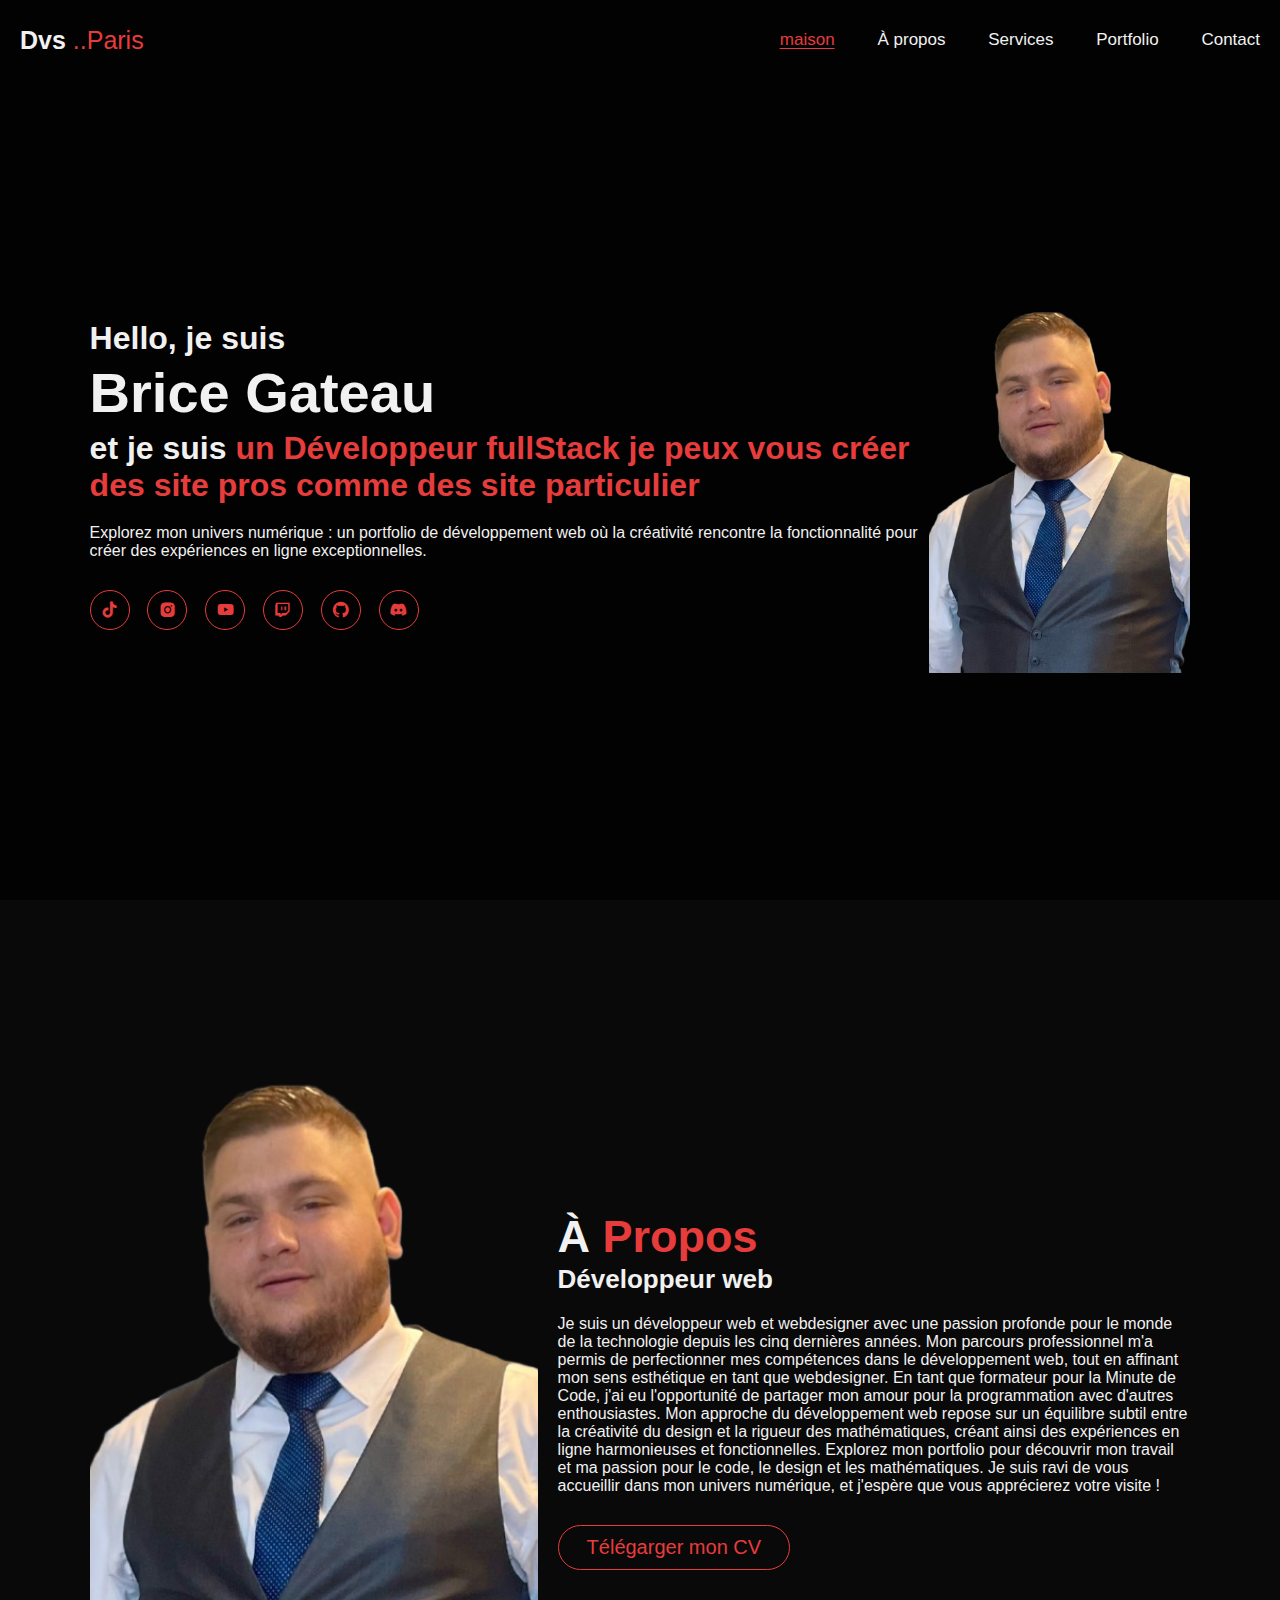
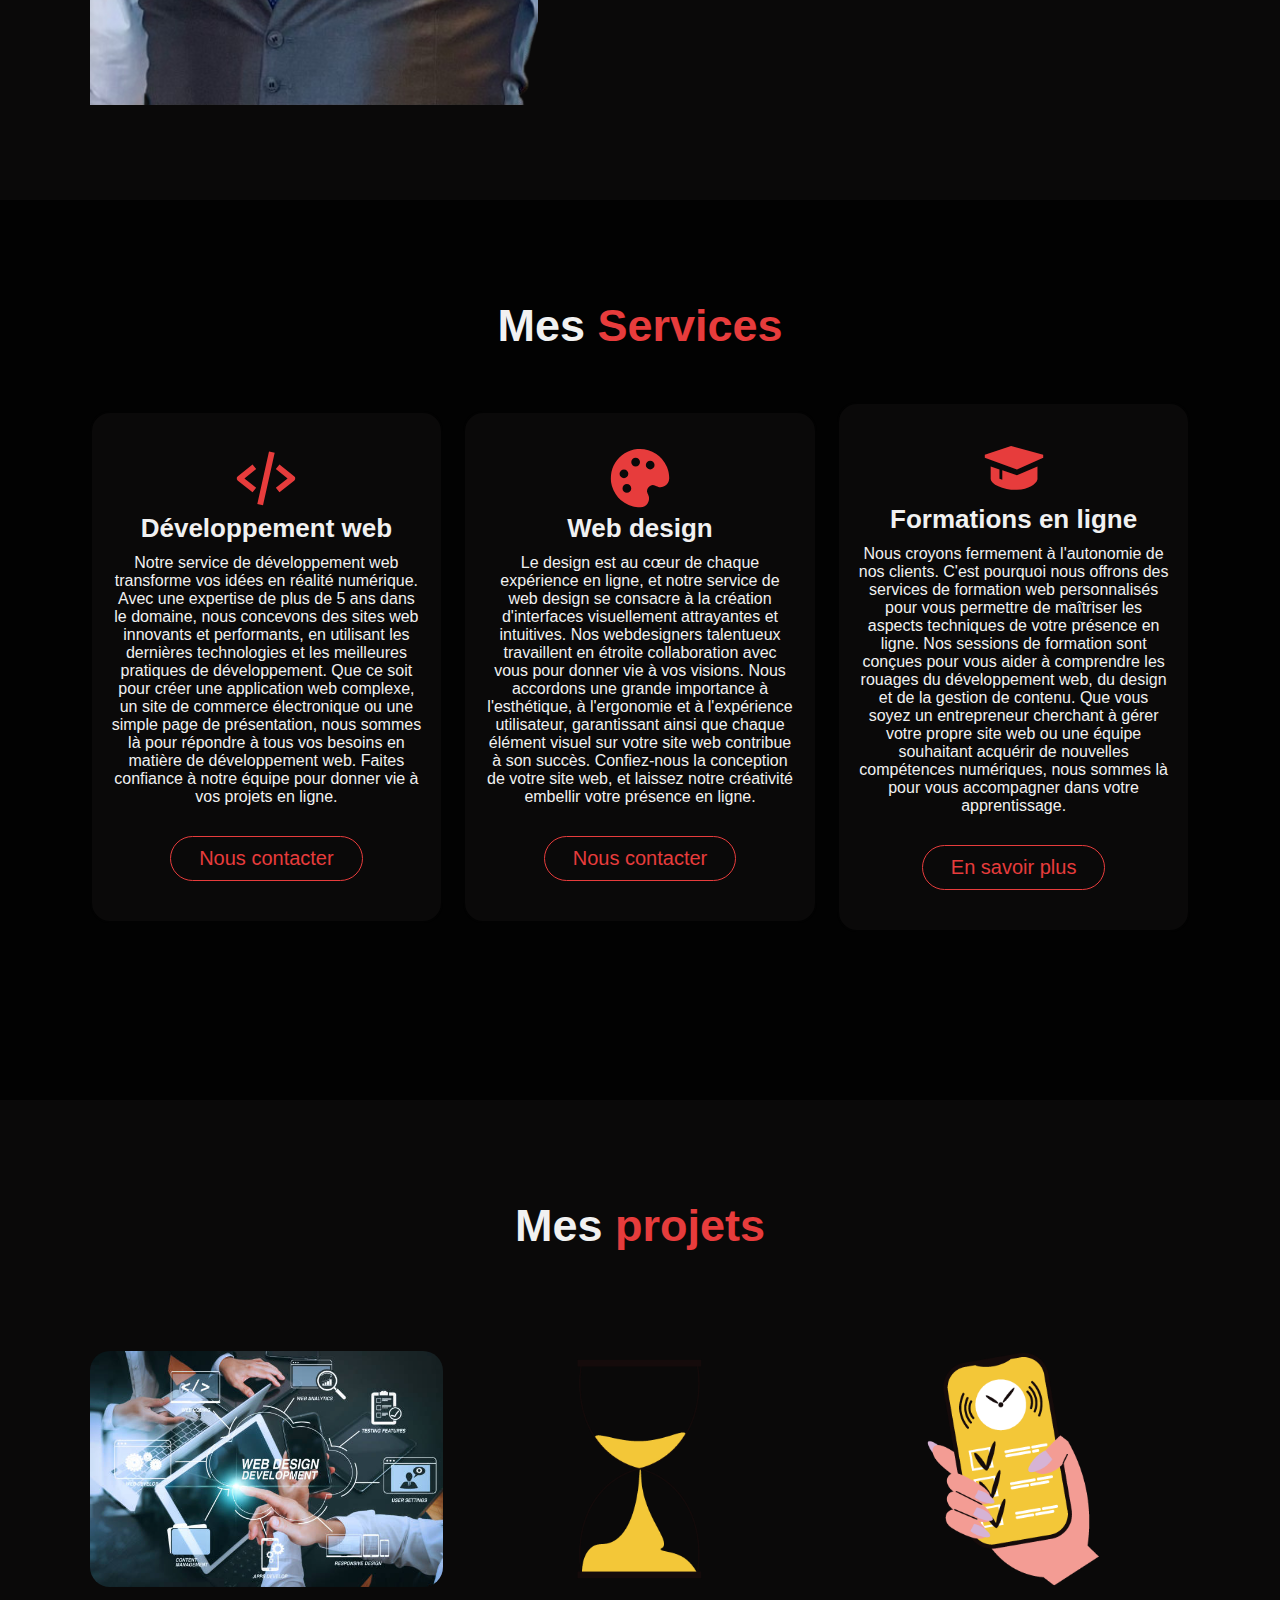
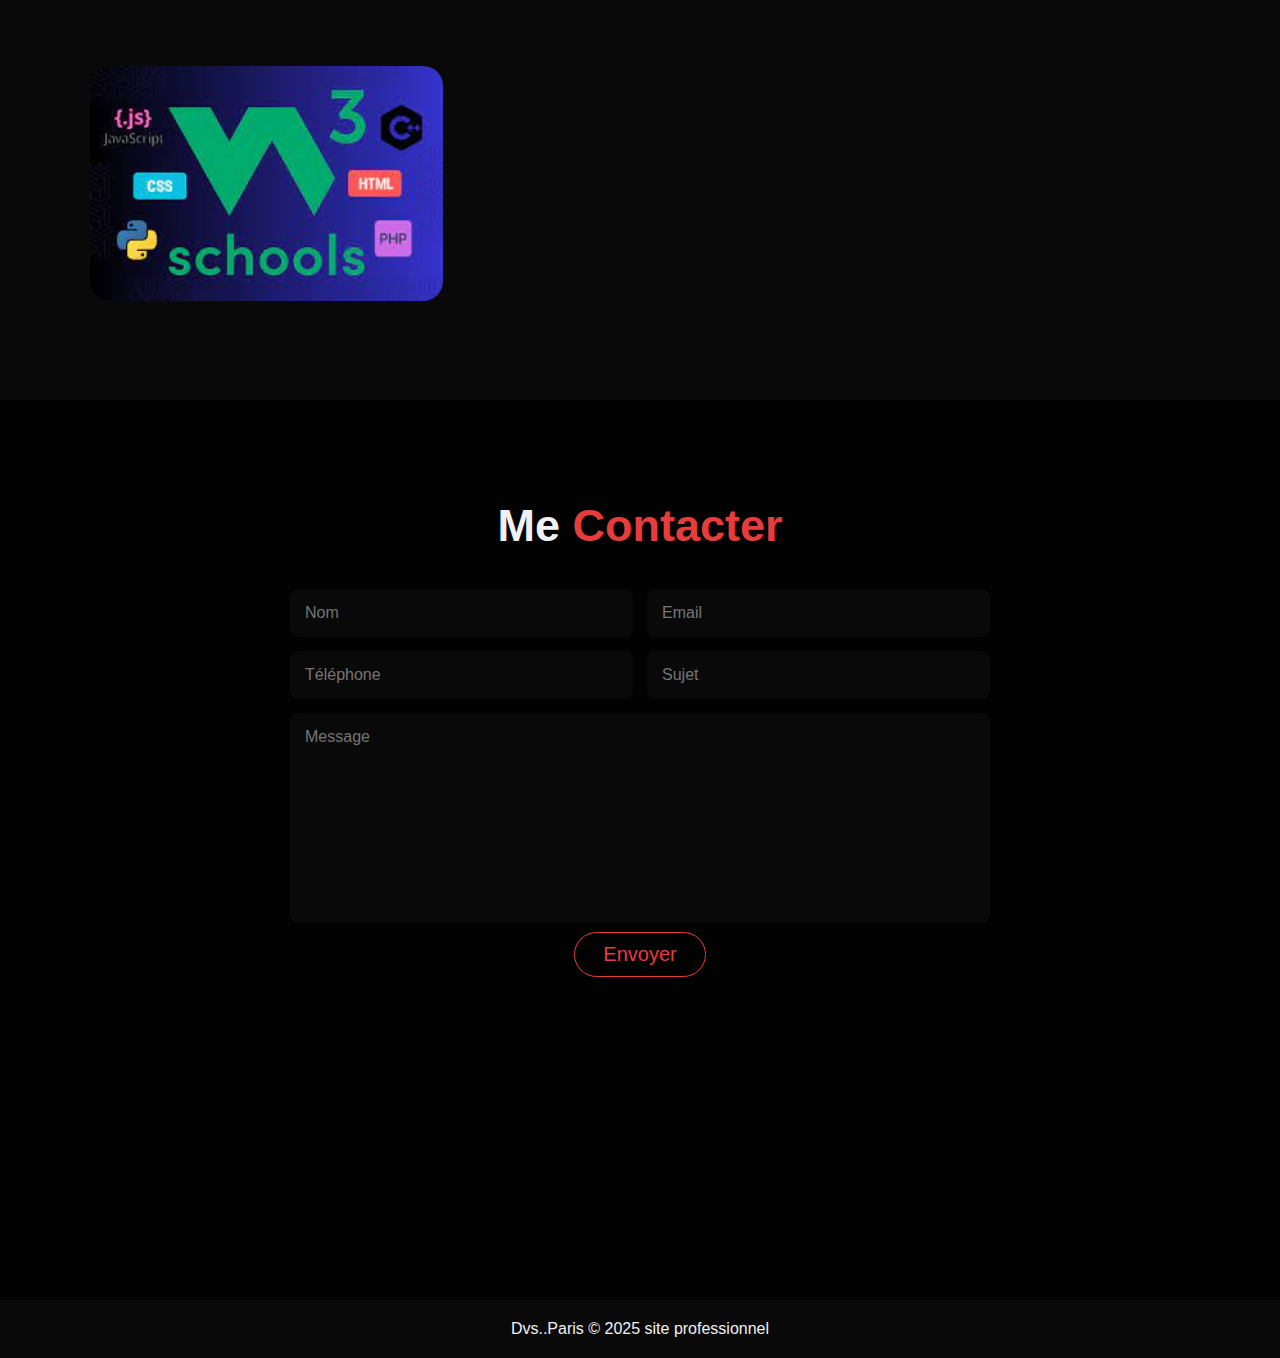
==== commit 52a37ef5: "modification du index.html" ====
--- a/index.html
+++ b/index.html
@@ -67,7 +67,7 @@
 
     <section class="about" id="about">
         <div class="about-img">
-            <img src="./images/jo-02.png" alt="">
+            <img src="images/IMG_1375-removebg-preview.png" alt="">
         </div>
 
         <div class="about-content">
@@ -144,7 +144,7 @@
 
         <div class="portfolio-container">
             <div class="portfolio-box">
-                <img src="images/about-1.png" alt="">
+                <img src="images/istockphoto-1371339413-612x612.jpg" alt="">
                 <div class="portfolio-layer">
                     <h4>Olivier Hestin</h4>
                     <p>Musicien | Compositeur</p>
